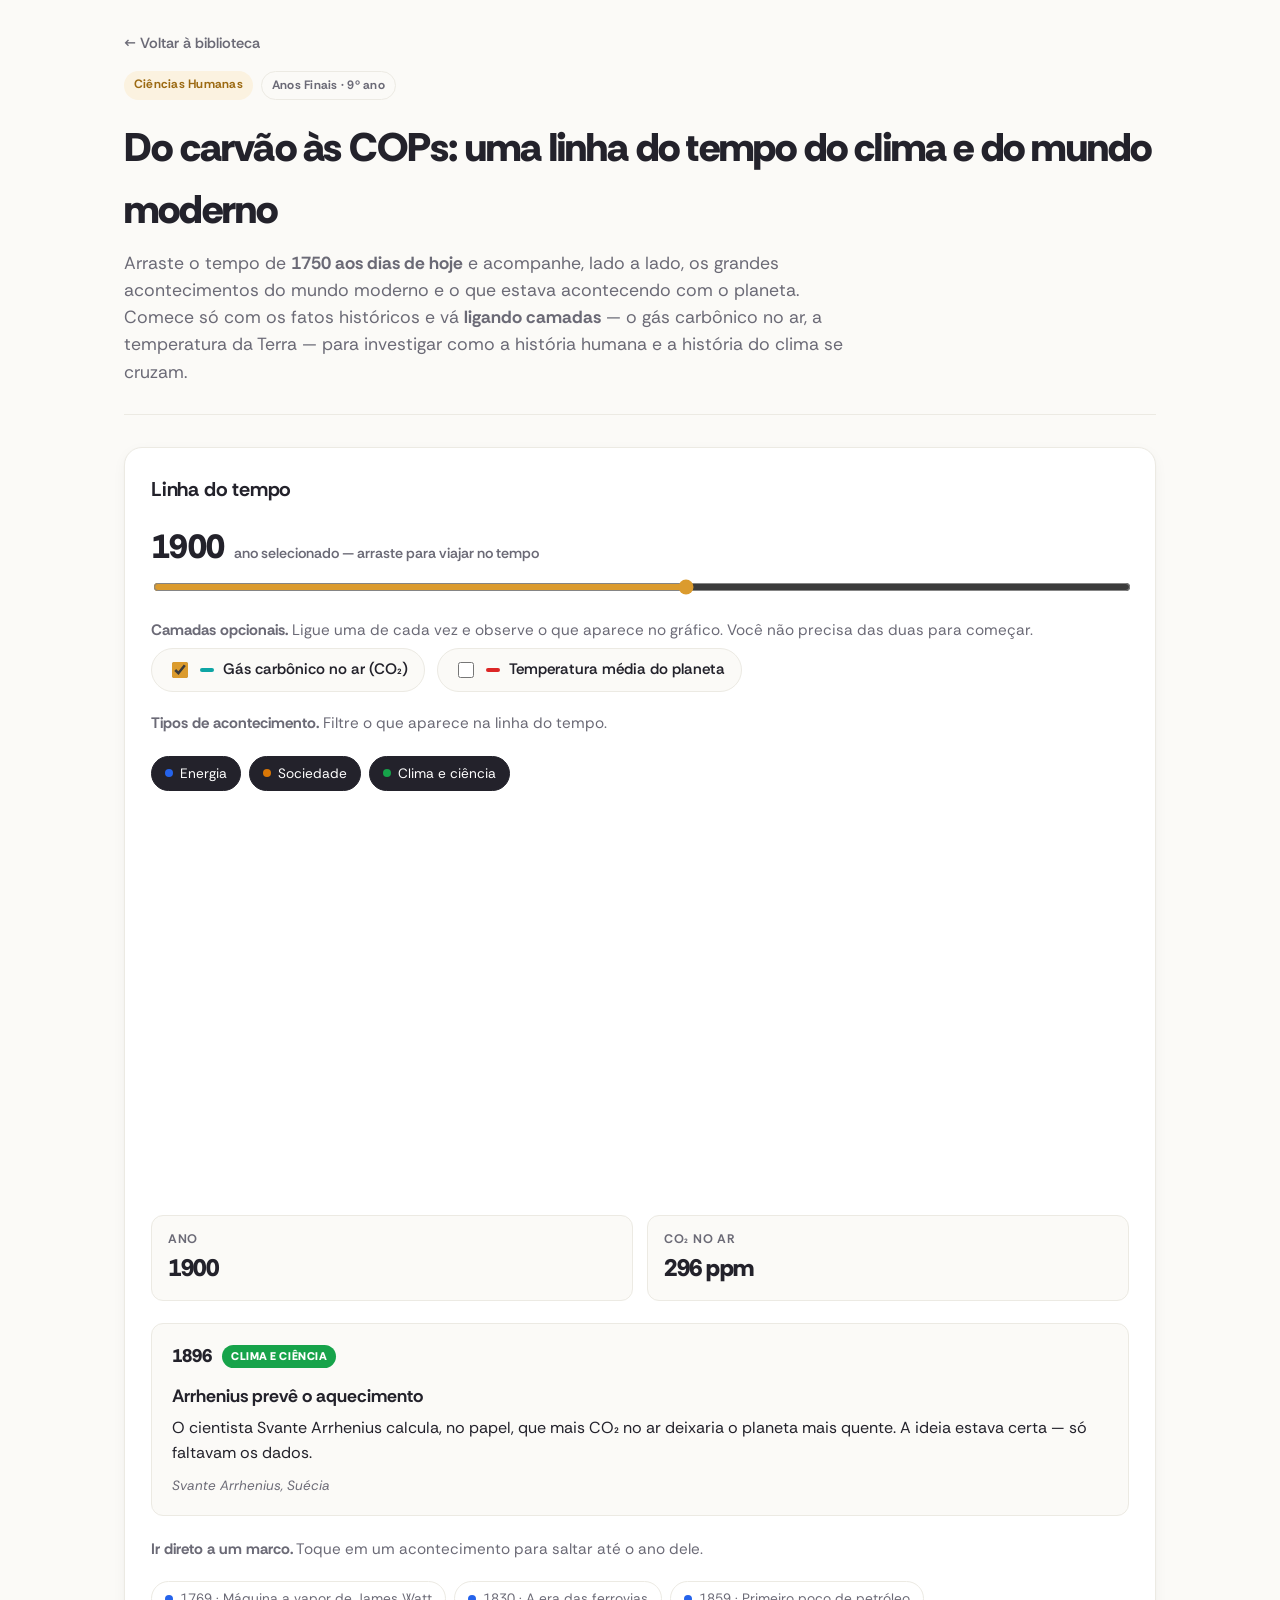
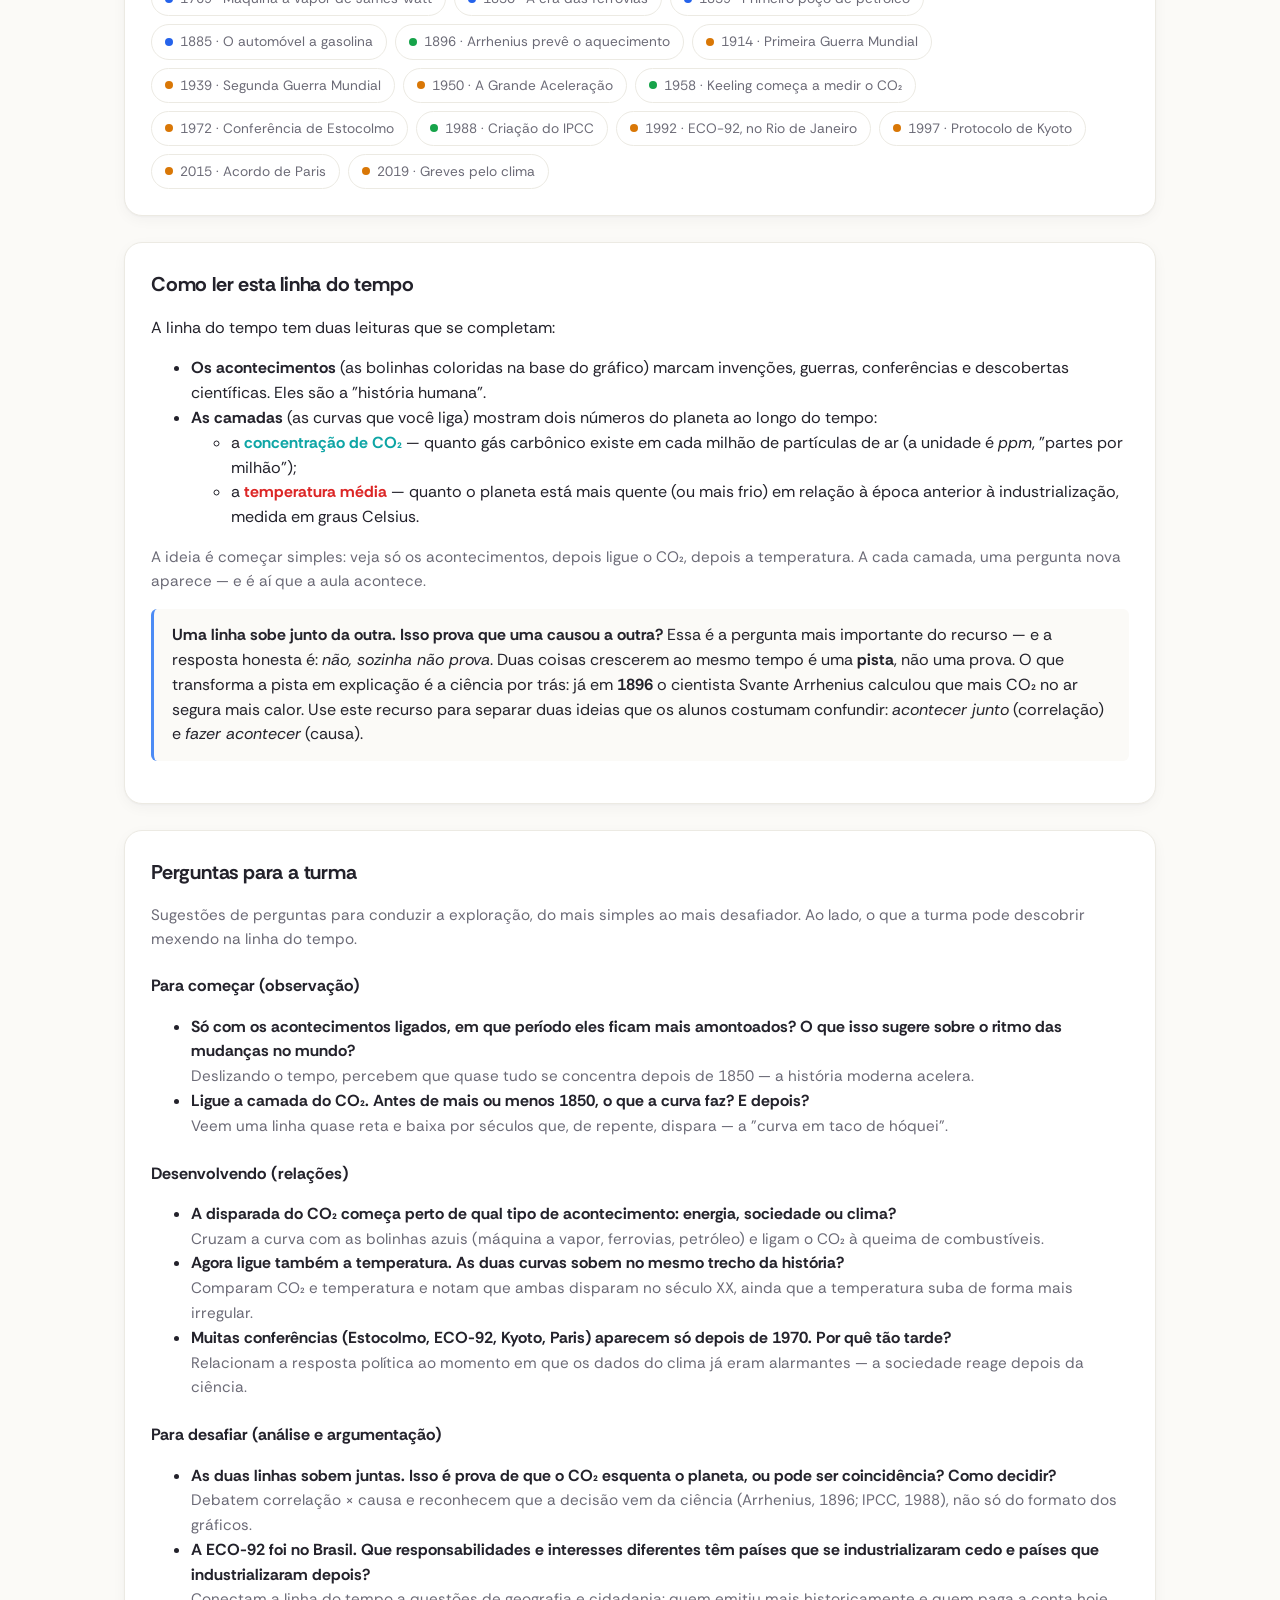
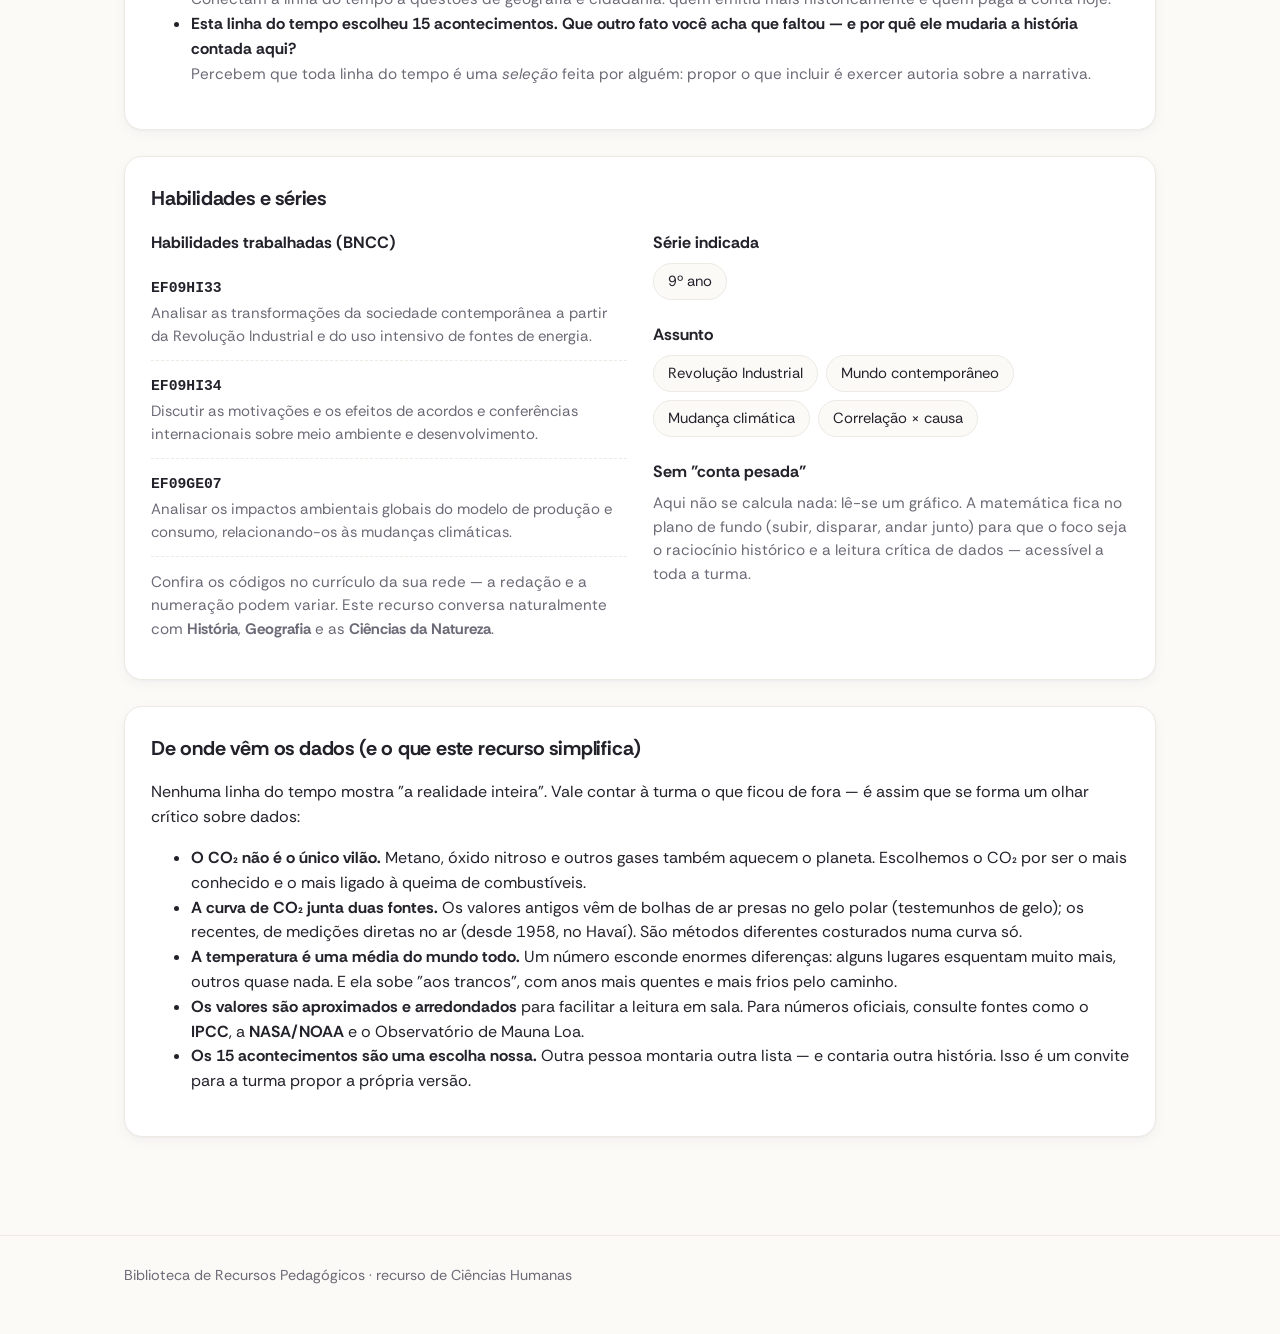
==== recursos/ciencias-humanas-linha-do-tempo-clima/index.html @ 6a806e4f "Adiciona recurso de Ciências Humanas: linha do tempo do clima (9º ano) Cria "Do carvão às COPs", uma" ====
<!DOCTYPE html>
<html lang="pt-BR">
<head>
  <meta charset="UTF-8">
  <meta name="viewport" content="width=device-width, initial-scale=1.0">
  <title>Do carvão às COPs: uma linha do tempo do clima e do mundo moderno · Ciências Humanas</title>
  <link rel="preconnect" href="https://fonts.googleapis.com">
  <link rel="preconnect" href="https://fonts.gstatic.com" crossorigin>
  <link href="https://fonts.googleapis.com/css2?family=Rethink+Sans:ital,wght@0,400..800;1,400..700&display=swap" rel="stylesheet">
  <link rel="stylesheet" href="../../assets/styles.css">
  <script src="../../assets/vendor/chart.umd.min.js"></script>
</head>
<body class="theme-ciencias-humanas">
  <div class="wrap resource">
    <a class="backlink" href="../../index.html">← Voltar à biblioteca</a>

    <header class="resource-head">
      <div class="top">
        <span class="badge area-ciencias-humanas">Ciências Humanas</span>
        <span class="badge seg">Anos Finais · 9º ano</span>
      </div>
      <h1>Do carvão às COPs: uma linha do tempo do clima e do mundo moderno</h1>
      <p class="lead">Arraste o tempo de <strong>1750 aos dias de hoje</strong> e acompanhe, lado a lado, os grandes acontecimentos do mundo moderno e o que estava acontecendo com o planeta. Comece só com os fatos históricos e vá <strong>ligando camadas</strong> — o gás carbônico no ar, a temperatura da Terra — para investigar como a história humana e a história do clima se cruzam.</p>
    </header>

    <!-- ================= LINHA DO TEMPO ================= -->
    <section class="panel">
      <h2>Linha do tempo</h2>

      <div class="year-display">
        <span class="yr" id="year-label">1900</span>
        <span class="cap">ano selecionado — arraste para viajar no tempo</span>
      </div>
      <input type="range" id="year" min="1750" max="2025" step="1" value="1900" aria-label="Ano selecionado" style="width:100%; accent-color: var(--ciencias-humanas)">

      <p class="muted" style="margin:16px 0 6px"><strong>Camadas opcionais.</strong> Ligue uma de cada vez e observe o que aparece no gráfico. Você não precisa das duas para começar.</p>
      <div class="layers">
        <label class="layer">
          <input type="checkbox" id="layer-co2" checked>
          <span class="swatch" style="background:#0EA5A5"></span>
          Gás carbônico no ar (CO₂)
        </label>
        <label class="layer">
          <input type="checkbox" id="layer-temp">
          <span class="swatch" style="background:#DC2626"></span>
          Temperatura média do planeta
        </label>
      </div>

      <p class="muted" style="margin:14px 0 6px"><strong>Tipos de acontecimento.</strong> Filtre o que aparece na linha do tempo.</p>
      <div class="event-strip" id="type-filter" role="group" aria-label="Filtrar tipos de acontecimento">
        <button class="event-btn" data-tipo="energia" aria-pressed="true"><span class="dot" style="background:#2563EB"></span>Energia</button>
        <button class="event-btn" data-tipo="sociedade" aria-pressed="true"><span class="dot" style="background:#D97706"></span>Sociedade</button>
        <button class="event-btn" data-tipo="clima" aria-pressed="true"><span class="dot" style="background:#16A34A"></span>Clima e ciência</button>
      </div>

      <div class="chart-box"><canvas id="chart"></canvas></div>

      <div class="readouts" id="readouts"></div>

      <!-- Acontecimento mais próximo do ano escolhido -->
      <div class="event-card" id="event-card"></div>

      <p class="muted" style="margin:22px 0 6px"><strong>Ir direto a um marco.</strong> Toque em um acontecimento para saltar até o ano dele.</p>
      <div class="event-strip" id="event-jump"></div>
    </section>

    <!-- ================= COMO LER ESTA LINHA DO TEMPO ================= -->
    <section class="panel">
      <h2>Como ler esta linha do tempo</h2>
      <p>A linha do tempo tem duas leituras que se completam:</p>
      <ul>
        <li><strong>Os acontecimentos</strong> (as bolinhas coloridas na base do gráfico) marcam invenções, guerras, conferências e descobertas científicas. Eles são a "história humana".</li>
        <li><strong>As camadas</strong> (as curvas que você liga) mostram dois números do planeta ao longo do tempo:
          <ul>
            <li>a <strong style="color:#0EA5A5">concentração de CO₂</strong> — quanto gás carbônico existe em cada milhão de partículas de ar (a unidade é <em>ppm</em>, "partes por milhão");</li>
            <li>a <strong style="color:#DC2626">temperatura média</strong> — quanto o planeta está mais quente (ou mais frio) em relação à época anterior à industrialização, medida em graus Celsius.</li>
          </ul>
        </li>
      </ul>
      <p class="muted">A ideia é começar simples: veja só os acontecimentos, depois ligue o CO₂, depois a temperatura. A cada camada, uma pergunta nova aparece — e é aí que a aula acontece.</p>

      <div class="note">
        <strong>Uma linha sobe junto da outra. Isso prova que uma causou a outra?</strong> Essa é a pergunta mais importante do recurso — e a resposta honesta é: <em>não, sozinha não prova</em>. Duas coisas crescerem ao mesmo tempo é uma <strong>pista</strong>, não uma prova. O que transforma a pista em explicação é a ciência por trás: já em <strong>1896</strong> o cientista Svante Arrhenius calculou que mais CO₂ no ar segura mais calor. Use este recurso para separar duas ideias que os alunos costumam confundir: <em>acontecer junto</em> (correlação) e <em>fazer acontecer</em> (causa).
      </div>
    </section>

    <!-- ================= PERGUNTAS PARA A TURMA ================= -->
    <section class="panel">
      <h2>Perguntas para a turma</h2>
      <p class="muted">Sugestões de perguntas para conduzir a exploração, do mais simples ao mais desafiador. Ao lado, o que a turma pode descobrir mexendo na linha do tempo.</p>

      <h3>Para começar (observação)</h3>
      <ul>
        <li><strong>Só com os acontecimentos ligados, em que período eles ficam mais amontoados? O que isso sugere sobre o ritmo das mudanças no mundo?</strong><br>
          <span class="muted">Deslizando o tempo, percebem que quase tudo se concentra depois de 1850 — a história moderna acelera.</span></li>
        <li><strong>Ligue a camada do CO₂. Antes de mais ou menos 1850, o que a curva faz? E depois?</strong><br>
          <span class="muted">Veem uma linha quase reta e baixa por séculos que, de repente, dispara — a "curva em taco de hóquei".</span></li>
      </ul>

      <h3>Desenvolvendo (relações)</h3>
      <ul>
        <li><strong>A disparada do CO₂ começa perto de qual tipo de acontecimento: energia, sociedade ou clima?</strong><br>
          <span class="muted">Cruzam a curva com as bolinhas azuis (máquina a vapor, ferrovias, petróleo) e ligam o CO₂ à queima de combustíveis.</span></li>
        <li><strong>Agora ligue também a temperatura. As duas curvas sobem no mesmo trecho da história?</strong><br>
          <span class="muted">Comparam CO₂ e temperatura e notam que ambas disparam no século XX, ainda que a temperatura suba de forma mais irregular.</span></li>
        <li><strong>Muitas conferências (Estocolmo, ECO-92, Kyoto, Paris) aparecem só depois de 1970. Por quê tão tarde?</strong><br>
          <span class="muted">Relacionam a resposta política ao momento em que os dados do clima já eram alarmantes — a sociedade reage depois da ciência.</span></li>
      </ul>

      <h3>Para desafiar (análise e argumentação)</h3>
      <ul>
        <li><strong>As duas linhas sobem juntas. Isso é prova de que o CO₂ esquenta o planeta, ou pode ser coincidência? Como decidir?</strong><br>
          <span class="muted">Debatem correlação × causa e reconhecem que a decisão vem da ciência (Arrhenius, 1896; IPCC, 1988), não só do formato dos gráficos.</span></li>
        <li><strong>A ECO-92 foi no Brasil. Que responsabilidades e interesses diferentes têm países que se industrializaram cedo e países que industrializaram depois?</strong><br>
          <span class="muted">Conectam a linha do tempo a questões de geografia e cidadania: quem emitiu mais historicamente e quem paga a conta hoje.</span></li>
        <li><strong>Esta linha do tempo escolheu 15 acontecimentos. Que outro fato você acha que faltou — e por quê ele mudaria a história contada aqui?</strong><br>
          <span class="muted">Percebem que toda linha do tempo é uma <em>seleção</em> feita por alguém: propor o que incluir é exercer autoria sobre a narrativa.</span></li>
      </ul>
    </section>

    <!-- ================= METADADOS ================= -->
    <section class="panel">
      <h2>Habilidades e séries</h2>
      <div class="meta-grid">
        <div>
          <h3 style="margin-top:0">Habilidades trabalhadas (BNCC)</h3>
          <div class="skill"><code>EF09HI33</code><span class="desc">Analisar as transformações da sociedade contemporânea a partir da Revolução Industrial e do uso intensivo de fontes de energia.</span></div>
          <div class="skill"><code>EF09HI34</code><span class="desc">Discutir as motivações e os efeitos de acordos e conferências internacionais sobre meio ambiente e desenvolvimento.</span></div>
          <div class="skill"><code>EF09GE07</code><span class="desc">Analisar os impactos ambientais globais do modelo de produção e consumo, relacionando-os às mudanças climáticas.</span></div>
          <p class="muted" style="margin-top:14px">Confira os códigos no currículo da sua rede — a redação e a numeração podem variar. Este recurso conversa naturalmente com <strong>História</strong>, <strong>Geografia</strong> e as <strong>Ciências da Natureza</strong>.</p>
        </div>
        <div>
          <h3 style="margin-top:0">Série indicada</h3>
          <div class="pill-list">
            <span class="pill">9º ano</span>
          </div>
          <h3>Assunto</h3>
          <div class="pill-list">
            <span class="pill">Revolução Industrial</span>
            <span class="pill">Mundo contemporâneo</span>
            <span class="pill">Mudança climática</span>
            <span class="pill">Correlação × causa</span>
          </div>
          <h3>Sem "conta pesada"</h3>
          <p class="muted">Aqui não se calcula nada: lê-se um gráfico. A matemática fica no plano de fundo (subir, disparar, andar junto) para que o foco seja o raciocínio histórico e a leitura crítica de dados — acessível a toda a turma.</p>
        </div>
      </div>
    </section>

    <!-- ================= O QUE O MODELO IGNORA ================= -->
    <section class="panel">
      <h2>De onde vêm os dados (e o que este recurso simplifica)</h2>
      <p>Nenhuma linha do tempo mostra "a realidade inteira". Vale contar à turma o que ficou de fora — é assim que se forma um olhar crítico sobre dados:</p>
      <ul>
        <li><strong>O CO₂ não é o único vilão.</strong> Metano, óxido nitroso e outros gases também aquecem o planeta. Escolhemos o CO₂ por ser o mais conhecido e o mais ligado à queima de combustíveis.</li>
        <li><strong>A curva de CO₂ junta duas fontes.</strong> Os valores antigos vêm de bolhas de ar presas no gelo polar (testemunhos de gelo); os recentes, de medições diretas no ar (desde 1958, no Havaí). São métodos diferentes costurados numa curva só.</li>
        <li><strong>A temperatura é uma média do mundo todo.</strong> Um número esconde enormes diferenças: alguns lugares esquentam muito mais, outros quase nada. E ela sobe "aos trancos", com anos mais quentes e mais frios pelo caminho.</li>
        <li><strong>Os valores são aproximados e arredondados</strong> para facilitar a leitura em sala. Para números oficiais, consulte fontes como o <strong>IPCC</strong>, a <strong>NASA/NOAA</strong> e o Observatório de Mauna Loa.</li>
        <li><strong>Os 15 acontecimentos são uma escolha nossa.</strong> Outra pessoa montaria outra lista — e contaria outra história. Isso é um convite para a turma propor a própria versão.</li>
      </ul>
    </section>
  </div>

  <footer class="site-footer"><div class="wrap">Biblioteca de Recursos Pedagógicos · recurso de Ciências Humanas</div></footer>

  <script>
  (function () {
    var $ = function (id) { return document.getElementById(id); };

    // ---------------------------------------------------------------------
    // DADOS CURADOS (aproximados e arredondados para leitura em sala).
    // CO2 em ppm: testemunhos de gelo (até ~1958) + Mauna Loa (a partir de 1958).
    // Temperatura: anomalia em °C sobre a média pré-industrial (1850-1900).
    // Acontecimentos: seleção editorial de 15 marcos entre 1750 e 2025.
    // ---------------------------------------------------------------------
    var CO2 = [
      { x: 1750, y: 278 }, { x: 1800, y: 283 }, { x: 1850, y: 285 },
      { x: 1875, y: 289 }, { x: 1900, y: 296 }, { x: 1925, y: 305 },
      { x: 1950, y: 311 }, { x: 1960, y: 317 }, { x: 1970, y: 325 },
      { x: 1980, y: 339 }, { x: 1990, y: 354 }, { x: 2000, y: 369 },
      { x: 2010, y: 389 }, { x: 2020, y: 414 }, { x: 2025, y: 424 }
    ];
    var TEMP = [
      { x: 1850, y: -0.08 }, { x: 1880, y: -0.16 }, { x: 1900, y: -0.15 },
      { x: 1920, y: -0.20 }, { x: 1940, y: 0.10 }, { x: 1950, y: 0.00 },
      { x: 1960, y: 0.03 }, { x: 1970, y: 0.02 }, { x: 1980, y: 0.26 },
      { x: 1990, y: 0.42 }, { x: 2000, y: 0.60 }, { x: 2010, y: 0.85 },
      { x: 2016, y: 1.20 }, { x: 2020, y: 1.25 }, { x: 2025, y: 1.45 }
    ];

    var TIPOS = {
      energia:   { cor: "#2563EB", rotulo: "Energia",         classe: "tipo-energia" },
      sociedade: { cor: "#D97706", rotulo: "Sociedade",       classe: "tipo-sociedade" },
      clima:     { cor: "#16A34A", rotulo: "Clima e ciência", classe: "tipo-clima" }
    };

    var EVENTOS = [
      { ano: 1769, tipo: "energia",   titulo: "Máquina a vapor de James Watt",
        texto: "A versão aperfeiçoada da máquina a vapor torna a queima de carvão a força motriz das fábricas. É o pontapé da Revolução Industrial.",
        fonte: "Marco da Revolução Industrial" },
      { ano: 1830, tipo: "energia",   titulo: "A era das ferrovias",
        texto: "Trens a vapor espalham o carvão por toda a economia: transporte, indústria e cidades passam a depender de combustível fóssil.",
        fonte: "Expansão ferroviária no Reino Unido" },
      { ano: 1859, tipo: "energia",   titulo: "Primeiro poço de petróleo",
        texto: "Edwin Drake perfura o primeiro poço comercial, nos EUA. Começa a era do petróleo, que se somaria ao carvão.",
        fonte: "Titusville, Pensilvânia (EUA)" },
      { ano: 1885, tipo: "energia",   titulo: "O automóvel a gasolina",
        texto: "Karl Benz constrói o primeiro carro movido a gasolina. Décadas depois, os transportes se tornariam uma das maiores fontes de emissões.",
        fonte: "Patente de Karl Benz, Alemanha" },
      { ano: 1896, tipo: "clima",     titulo: "Arrhenius prevê o aquecimento",
        texto: "O cientista Svante Arrhenius calcula, no papel, que mais CO₂ no ar deixaria o planeta mais quente. A ideia estava certa — só faltavam os dados.",
        fonte: "Svante Arrhenius, Suécia" },
      { ano: 1914, tipo: "sociedade", titulo: "Primeira Guerra Mundial",
        texto: "A indústria bélica acelera a produção e o consumo de energia em escala nunca vista.",
        fonte: "1914–1918" },
      { ano: 1939, tipo: "sociedade", titulo: "Segunda Guerra Mundial",
        texto: "Nova escalada industrial e tecnológica. No pós-guerra, a economia mundial cresce em ritmo explosivo.",
        fonte: "1939–1945" },
      { ano: 1950, tipo: "sociedade", titulo: "A Grande Aceleração",
        texto: "População, consumo, energia e emissões disparam juntos a partir de meados do século XX. É quando quase todas as curvas sobem de vez.",
        fonte: "Termo usado por cientistas do Sistema Terra" },
      { ano: 1958, tipo: "clima",     titulo: "Keeling começa a medir o CO₂",
        texto: "Charles Keeling instala medidores no vulcão Mauna Loa (Havaí). Pela primeira vez, o mundo passa a acompanhar o CO₂ em tempo real.",
        fonte: "Observatório de Mauna Loa" },
      { ano: 1972, tipo: "sociedade", titulo: "Conferência de Estocolmo",
        texto: "A primeira grande conferência da ONU sobre o meio ambiente coloca o tema na agenda dos governos.",
        fonte: "ONU, Estocolmo" },
      { ano: 1988, tipo: "clima",     titulo: "Criação do IPCC",
        texto: "A ONU cria o Painel Intergovernamental sobre Mudança do Clima para reunir e revisar a ciência do aquecimento global.",
        fonte: "IPCC / ONU" },
      { ano: 1992, tipo: "sociedade", titulo: "ECO-92, no Rio de Janeiro",
        texto: "A Cúpula da Terra reúne o mundo no Brasil e cria a convenção do clima que daria origem às futuras COPs.",
        fonte: "ONU, Rio de Janeiro" },
      { ano: 1997, tipo: "sociedade", titulo: "Protocolo de Kyoto",
        texto: "Primeiro acordo com metas de redução de emissões para os países mais ricos.",
        fonte: "COP3, Kyoto (Japão)" },
      { ano: 2015, tipo: "sociedade", titulo: "Acordo de Paris",
        texto: "Quase todos os países se comprometem a limitar o aquecimento bem abaixo de 2 °C, buscando 1,5 °C.",
        fonte: "COP21, Paris" },
      { ano: 2019, tipo: "sociedade", titulo: "Greves pelo clima",
        texto: "Milhões de jovens vão às ruas em greves globais cobrando ação climática dos governos.",
        fonte: "Movimento Fridays for Future" }
    ];

    var YEAR_MIN = 1750, YEAR_MAX = 2025;

    // Estado da interface
    var year = 1900;
    var tiposAtivos = { energia: true, sociedade: true, clima: true };

    // Interpola linearmente um valor y para um dado ano numa série {x,y}.
    // Retorna null se o ano estiver fora do alcance dos dados daquela série.
    function interp(serie, ano) {
      if (ano < serie[0].x || ano > serie[serie.length - 1].x) return null;
      for (var i = 0; i < serie.length - 1; i++) {
        var a = serie[i], b = serie[i + 1];
        if (ano >= a.x && ano <= b.x) {
          var t = (ano - a.x) / (b.x - a.x);
          return a.y + t * (b.y - a.y);
        }
      }
      return serie[serie.length - 1].y;
    }

    function eventosVisiveis() {
      return EVENTOS.filter(function (e) { return tiposAtivos[e.tipo]; });
    }

    // O acontecimento "atual": o mais recente (dentre os visíveis) com ano <= ano escolhido.
    function eventoAtual() {
      var vis = eventosVisiveis(), achou = null;
      for (var i = 0; i < vis.length; i++) {
        if (vis[i].ano <= year) achou = vis[i];
      }
      return achou;
    }

    // ---------------------------------------------------------------------
    // Plugin: linha-guia vertical no ano escolhido + bolinhas dos eventos
    // na base do gráfico (só dos tipos ativos), destacando o evento atual.
    // ---------------------------------------------------------------------
    var timelineDeco = {
      id: "timelineDeco",
      afterDatasetsDraw: function (chart) {
        var x = chart.scales.x, area = chart.chartArea, ctx = chart.ctx;
        if (!x || !area) return;

        // Linha-guia vertical no ano selecionado
        var gx = x.getPixelForValue(year);
        if (gx >= area.left && gx <= area.right) {
          ctx.save();
          ctx.beginPath();
          ctx.setLineDash([5, 5]);
          ctx.moveTo(gx, area.top); ctx.lineTo(gx, area.bottom);
          ctx.strokeStyle = "rgba(35,34,43,.30)";
          ctx.lineWidth = 1.5;
          ctx.stroke();
          ctx.restore();
        }

        // Bolinhas dos eventos, na base do gráfico
        var atual = eventoAtual();
        var by = area.bottom - 7;
        eventosVisiveis().forEach(function (e) {
          var px = x.getPixelForValue(e.ano);
          if (px < area.left || px > area.right) return;
          var ativo = atual && e.ano === atual.ano;
          ctx.save();
          ctx.beginPath();
          ctx.arc(px, by, ativo ? 7 : 4.5, 0, Math.PI * 2);
          ctx.fillStyle = TIPOS[e.tipo].cor;
          ctx.globalAlpha = ativo ? 1 : 0.85;
          ctx.fill();
          if (ativo) {
            ctx.lineWidth = 2.5;
            ctx.strokeStyle = "#fff";
            ctx.stroke();
          }
          ctx.restore();
        });
      }
    };

    var chart = new Chart($("chart"), {
      type: "line",
      data: {
        datasets: [
          {
            label: "CO₂ no ar (ppm)",
            data: CO2, yAxisID: "y",
            borderColor: "#0EA5A5", backgroundColor: "rgba(14,165,165,.10)",
            borderWidth: 3, pointRadius: 0, tension: 0.25, fill: true, hidden: false
          },
          {
            label: "Temperatura média (°C acima do pré-industrial)",
            data: TEMP, yAxisID: "y1",
            borderColor: "#DC2626", backgroundColor: "rgba(220,38,38,.08)",
            borderWidth: 3, pointRadius: 0, tension: 0.25, fill: false, hidden: true
          }
        ]
      },
      options: {
        responsive: true, maintainAspectRatio: false,
        interaction: { mode: "index", intersect: false },
        scales: {
          x: {
            type: "linear", min: YEAR_MIN, max: YEAR_MAX,
            title: { display: true, text: "Ano" },
            ticks: { maxTicksLimit: 8, callback: function (v) { return v; } }
          },
          y: {
            position: "left", display: true,
            title: { display: true, text: "CO₂ (ppm)", color: "#0B7C7C" },
            ticks: { color: "#0B7C7C" },
            grid: { color: "rgba(35,34,43,.06)" }
          },
          y1: {
            position: "right", display: false,
            title: { display: true, text: "Temperatura (°C)", color: "#DC2626" },
            ticks: { color: "#DC2626", callback: function (v) { return (v > 0 ? "+" : "") + v; } },
            grid: { drawOnChartArea: false }
          }
        },
        plugins: {
          legend: {
            position: "top",
            labels: { font: { family: "Rethink Sans" }, usePointStyle: true }
          },
          tooltip: {
            callbacks: {
              title: function (items) { return "Ano " + Math.round(items[0].parsed.x); },
              label: function (ctx) {
                if (ctx.dataset.yAxisID === "y1") return "Temperatura: " + (ctx.parsed.y > 0 ? "+" : "") + ctx.parsed.y.toFixed(2) + " °C";
                return "CO₂: " + Math.round(ctx.parsed.y) + " ppm";
              }
            }
          }
        }
      },
      plugins: [timelineDeco]
    });

    function co2On()  { return $("layer-co2").checked; }
    function tempOn() { return $("layer-temp").checked; }

    function readout(k, v) {
      return '<div class="readout"><div class="k">' + k + '</div><div class="v">' + v + "</div></div>";
    }

    function renderReadouts() {
      var html = readout("Ano", String(year));

      if (co2On()) {
        var c = interp(CO2, year);
        html += readout("CO₂ no ar", c == null ? "—" : Math.round(c) + " ppm");
      }
      if (tempOn()) {
        var t = interp(TEMP, year);
        html += readout("Temperatura média",
          t == null ? "sem dado antes de 1850" : (t > 0 ? "+" : "") + t.toFixed(2) + " °C");
      }
      $("readouts").innerHTML = html;
    }

    function renderEventCard() {
      var e = eventoAtual(), box = $("event-card");
      if (!e) {
        box.innerHTML = '<p class="muted" style="margin:0">Nenhum acontecimento (dos tipos escolhidos) até ' + year +
          '. Arraste o tempo para a frente ou ligue mais tipos acima.</p>';
        return;
      }
      var t = TIPOS[e.tipo];
      box.innerHTML =
        '<div class="head">' +
          '<span class="yr">' + e.ano + '</span>' +
          '<span class="tipo-tag ' + t.classe + '">' + t.rotulo + '</span>' +
        '</div>' +
        '<h3>' + e.titulo + '</h3>' +
        '<p>' + e.texto + '</p>' +
        '<p class="src">' + e.fonte + '</p>';
    }

    // Botões de salto: um por evento visível, em ordem cronológica.
    function renderJump() {
      var vis = eventosVisiveis();
      $("event-jump").innerHTML = vis.map(function (e) {
        return '<button class="event-btn" data-ano="' + e.ano + '">' +
          '<span class="dot" style="background:' + TIPOS[e.tipo].cor + '"></span>' +
          e.ano + " · " + e.titulo + "</button>";
      }).join("");
      Array.prototype.forEach.call($("event-jump").querySelectorAll("button"), function (btn) {
        btn.addEventListener("click", function () {
          setYear(+btn.getAttribute("data-ano"));
        });
      });
    }

    function refreshChartLayers() {
      chart.data.datasets[0].hidden = !co2On();
      chart.data.datasets[1].hidden = !tempOn();
      chart.options.scales.y.display = co2On();
      chart.options.scales.y1.display = tempOn();
      chart.update();
    }

    function render() {
      $("year-label").textContent = year;
      if (document.activeElement !== $("year")) $("year").value = year;
      renderReadouts();
      renderEventCard();
      chart.update();
    }

    function setYear(y) {
      year = Math.max(YEAR_MIN, Math.min(YEAR_MAX, Math.round(y)));
      render();
    }

    // Eventos de interface
    $("year").addEventListener("input", function () { setYear(+$("year").value); });

    ["layer-co2", "layer-temp"].forEach(function (id) {
      $(id).addEventListener("change", function () { refreshChartLayers(); renderReadouts(); });
    });

    Array.prototype.forEach.call($("type-filter").querySelectorAll("button"), function (btn) {
      btn.addEventListener("click", function () {
        var tipo = btn.getAttribute("data-tipo");
        tiposAtivos[tipo] = !tiposAtivos[tipo];
        btn.setAttribute("aria-pressed", String(tiposAtivos[tipo]));
        renderJump();
        renderEventCard();
        chart.update();
      });
    });

    // Estado inicial
    refreshChartLayers();
    renderJump();
    render();
  })();
  </script>
</body>
</html>
---- assets/styles.css ----
/* =========================================================================
   Biblioteca de Recursos Pedagógicos — design system compartilhado
   Cores claras, visual convidativo e minimalista. Fonte: Rethink Sans.
   Um único arquivo serve à página inicial e às páginas de recurso.
   ========================================================================= */

:root {
  /* Base */
  --bg: #FBFAF7;
  --surface: #FFFFFF;
  --ink: #23222B;
  --ink-soft: #6B6A76;
  --line: #ECEAE3;
  --radius: 18px;
  --radius-sm: 12px;
  --shadow: 0 1px 2px rgba(35, 34, 43, .04), 0 8px 24px rgba(35, 34, 43, .06);
  --shadow-soft: 0 1px 2px rgba(35, 34, 43, .03), 0 4px 14px rgba(35, 34, 43, .04);

  /* Acentos por área do conhecimento (tons claros) */
  --matematica: #4C8BF5;        --matematica-soft: #EAF1FE;
  --linguagens: #E8688B;        --linguagens-soft: #FDECF1;
  --ciencias-natureza: #37A877; --ciencias-natureza-soft: #E7F6EF;
  --ciencias-humanas: #DB9B2E;  --ciencias-humanas-soft: #FBF2E0;
}

* { box-sizing: border-box; }

html { scroll-behavior: smooth; }

body {
  margin: 0;
  font-family: "Rethink Sans", system-ui, -apple-system, "Segoe UI", sans-serif;
  background: var(--bg);
  color: var(--ink);
  line-height: 1.55;
  -webkit-font-smoothing: antialiased;
}

.wrap { max-width: 1080px; margin: 0 auto; padding: 0 24px; }

a { color: inherit; }

/* ---------- Cabeçalho ---------- */
.site-header { padding: 56px 0 32px; }
.site-header .kicker {
  text-transform: uppercase; letter-spacing: .12em; font-size: .78rem;
  font-weight: 700; color: var(--ink-soft); margin: 0 0 10px;
}
.site-header h1 { font-size: clamp(2rem, 4vw, 2.9rem); font-weight: 800; margin: 0 0 12px; letter-spacing: -.02em; }
.site-header p { max-width: 62ch; font-size: 1.08rem; color: var(--ink-soft); margin: 0; }

/* ---------- Barra de filtros ---------- */
.filters {
  background: var(--surface); border: 1px solid var(--line);
  border-radius: var(--radius); box-shadow: var(--shadow-soft);
  padding: 22px 24px; margin: 8px 0 28px;
}
.filters .search {
  width: 100%; padding: 13px 16px; font: inherit; color: var(--ink);
  background: var(--bg); border: 1px solid var(--line); border-radius: var(--radius-sm);
  margin-bottom: 18px;
}
.filters .search:focus { outline: 2px solid var(--matematica); outline-offset: 1px; }

.filter-group { margin-bottom: 14px; }
.filter-group:last-child { margin-bottom: 0; }
.filter-group > .label {
  display: block; font-size: .74rem; font-weight: 700; text-transform: uppercase;
  letter-spacing: .1em; color: var(--ink-soft); margin-bottom: 8px;
}
.chips { display: flex; flex-wrap: wrap; gap: 8px; }
.chip {
  font: inherit; font-size: .9rem; cursor: pointer;
  padding: 7px 14px; border-radius: 999px;
  border: 1px solid var(--line); background: var(--surface); color: var(--ink-soft);
  transition: all .15s ease;
}
.chip:hover { border-color: #d9d7cf; color: var(--ink); }
.chip[aria-pressed="true"] { background: var(--ink); border-color: var(--ink); color: #fff; }

.filters-footer {
  display: flex; align-items: center; justify-content: space-between;
  margin-top: 18px; padding-top: 16px; border-top: 1px dashed var(--line);
}
.count { font-size: .92rem; color: var(--ink-soft); }
.clear {
  font: inherit; font-size: .9rem; background: none; border: none; cursor: pointer;
  color: var(--matematica); font-weight: 600; padding: 4px 6px;
}
.clear:hover { text-decoration: underline; }

/* ---------- Grade de cards ---------- */
.grid {
  display: grid; grid-template-columns: repeat(auto-fill, minmax(300px, 1fr));
  gap: 20px; padding-bottom: 64px;
}
.card {
  display: flex; flex-direction: column; text-decoration: none;
  background: var(--surface); border: 1px solid var(--line);
  border-radius: var(--radius); box-shadow: var(--shadow-soft);
  padding: 22px; transition: transform .16s ease, box-shadow .16s ease;
}
.card:hover { transform: translateY(-3px); box-shadow: var(--shadow); }
.card .top { display: flex; align-items: center; gap: 8px; margin-bottom: 14px; flex-wrap: wrap; }
.card h3 { font-size: 1.18rem; font-weight: 700; margin: 0 0 8px; letter-spacing: -.01em; }
.card .resumo { font-size: .96rem; color: var(--ink-soft); margin: 0 0 18px; flex: 1; }
.card .meta { display: flex; flex-wrap: wrap; gap: 6px; }

/* Tags de área e segmento */
.badge {
  font-size: .76rem; font-weight: 700; letter-spacing: .02em;
  padding: 4px 10px; border-radius: 999px; white-space: nowrap;
}
.badge.seg { background: var(--bg); color: var(--ink-soft); border: 1px solid var(--line); }
.tag {
  font-size: .78rem; padding: 3px 9px; border-radius: 7px;
  background: var(--bg); color: var(--ink-soft); border: 1px solid var(--line);
}
.card .habs { display: flex; flex-wrap: wrap; gap: 6px; margin-top: 10px; }
.hab {
  font-size: .72rem; font-weight: 700; letter-spacing: .03em;
  padding: 3px 8px; border-radius: 6px; border: 1px dashed var(--line);
  color: var(--ink-soft); font-family: ui-monospace, SFMono-Regular, Menlo, monospace;
}

/* Cores por área */
.area-matematica        { background: var(--matematica-soft);        color: #24589e; }
.area-linguagens        { background: var(--linguagens-soft);        color: #b23a5e; }
.area-ciencias-natureza { background: var(--ciencias-natureza-soft); color: #1f7a52; }
.area-ciencias-humanas  { background: var(--ciencias-humanas-soft);  color: #9c6a12; }

.empty { grid-column: 1 / -1; text-align: center; color: var(--ink-soft); padding: 48px 0; }

/* =========================================================================
   Páginas de recurso
   ========================================================================= */
.resource { padding-bottom: 72px; }
.backlink {
  display: inline-flex; align-items: center; gap: 6px; text-decoration: none;
  color: var(--ink-soft); font-weight: 600; font-size: .92rem; margin: 32px 0 8px;
}
.backlink:hover { color: var(--ink); }

.resource-head { padding: 8px 0 28px; border-bottom: 1px solid var(--line); margin-bottom: 32px; }
.resource-head .top { display: flex; gap: 8px; flex-wrap: wrap; margin-bottom: 16px; }
.resource-head h1 { font-size: clamp(1.7rem, 3.5vw, 2.5rem); font-weight: 800; margin: 0 0 10px; letter-spacing: -.02em; }
.resource-head .lead { font-size: 1.1rem; color: var(--ink-soft); max-width: 68ch; margin: 0; }

.panel {
  background: var(--surface); border: 1px solid var(--line);
  border-radius: var(--radius); box-shadow: var(--shadow-soft);
  padding: 26px; margin-bottom: 26px;
}
.panel h2 { font-size: 1.25rem; font-weight: 700; margin: 0 0 16px; letter-spacing: -.01em; }
.panel h3 { font-size: 1.02rem; font-weight: 700; margin: 22px 0 8px; }
.panel p  { color: var(--ink); margin: 0 0 12px; }
.panel .muted { color: var(--ink-soft); font-size: .95rem; }

/* Controles dos simuladores */
.controls { display: grid; grid-template-columns: repeat(auto-fit, minmax(220px, 1fr)); gap: 20px; margin-bottom: 6px; }
.control label { display: block; font-weight: 600; font-size: .92rem; margin-bottom: 8px; }
.control label .val { float: right; color: var(--ink-soft); font-variant-numeric: tabular-nums; }
.control input[type="range"] { width: 100%; accent-color: var(--matematica); }
.control select, .control input[type="number"] {
  width: 100%; padding: 9px 12px; font: inherit; border: 1px solid var(--line);
  border-radius: var(--radius-sm); background: var(--bg); color: var(--ink);
}
/* Par slider + campo numérico (deve vir DEPOIS da regra geral acima para
   sobrescrever a largura de 100% do campo numérico) */
.input-pair { display: flex; align-items: center; gap: 12px; }
.input-pair input[type="range"] { flex: 1 1 auto; min-width: 0; width: auto; }
.input-pair input[type="number"] { flex: 0 0 88px; width: 88px; }
.seg-toggle { display: inline-flex; background: var(--bg); border: 1px solid var(--line); border-radius: 999px; padding: 4px; gap: 4px; }
.seg-toggle button {
  font: inherit; font-size: .9rem; border: none; background: none; cursor: pointer;
  padding: 7px 16px; border-radius: 999px; color: var(--ink-soft); font-weight: 600;
}
.seg-toggle button[aria-pressed="true"] { background: var(--surface); color: var(--ink); box-shadow: var(--shadow-soft); }

.chart-box { position: relative; height: 380px; margin-top: 22px; }

.readouts { display: grid; grid-template-columns: repeat(auto-fit, minmax(150px, 1fr)); gap: 14px; margin-top: 22px; }
.readout { background: var(--bg); border: 1px solid var(--line); border-radius: var(--radius-sm); padding: 14px 16px; }
.readout .k { font-size: .78rem; text-transform: uppercase; letter-spacing: .06em; color: var(--ink-soft); font-weight: 700; }
.readout .v { font-size: 1.5rem; font-weight: 800; letter-spacing: -.02em; font-variant-numeric: tabular-nums; }

.btn {
  font: inherit; font-weight: 600; cursor: pointer; border: 1px solid var(--line);
  background: var(--surface); color: var(--ink); padding: 10px 18px; border-radius: var(--radius-sm);
}
.btn:hover { border-color: #d9d7cf; }
.btn.primary { background: var(--ink); color: #fff; border-color: var(--ink); }

/* Metadados: habilidades e séries */
.meta-grid { display: grid; grid-template-columns: 1fr 1fr; gap: 26px; }
@media (max-width: 640px) { .meta-grid { grid-template-columns: 1fr; } }
.skill { padding: 12px 0; border-bottom: 1px dashed var(--line); }
.skill:last-child { border-bottom: none; }
.skill code { font-weight: 800; font-size: .92rem; }
.skill .desc { display: block; color: var(--ink-soft); font-size: .93rem; margin-top: 2px; }
.pill-list { display: flex; flex-wrap: wrap; gap: 8px; }
.pill { background: var(--bg); border: 1px solid var(--line); border-radius: 999px; padding: 6px 14px; font-size: .92rem; }

.note { background: var(--bg); border-left: 3px solid var(--matematica); border-radius: 6px; padding: 14px 18px; margin: 16px 0; }
.note strong { font-weight: 700; }

/* Área-tema aplicada por página (muda o acento) */
.theme-matematica        { --matematica: #4C8BF5; }
.theme-linguagens        input[type="range"] { accent-color: var(--linguagens); }
.theme-ciencias-natureza input[type="range"] { accent-color: var(--ciencias-natureza); }
.theme-ciencias-humanas  input[type="range"] { accent-color: var(--ciencias-humanas); }

/* Camadas opcionais (checkbox) e linha do tempo — usado no recurso de Ciências Humanas */
.layers { display: flex; flex-wrap: wrap; gap: 12px; margin: 4px 0 20px; }
.layer {
  display: inline-flex; align-items: center; gap: 9px; cursor: pointer;
  font-size: .95rem; font-weight: 600; color: var(--ink);
  background: var(--bg); border: 1px solid var(--line); border-radius: 999px; padding: 9px 16px;
}
.layer:hover { border-color: #d9d7cf; }
.layer input { width: 16px; height: 16px; accent-color: var(--ciencias-humanas); cursor: pointer; }
.layer .swatch { width: 14px; height: 4px; border-radius: 2px; }

.year-display { display: flex; align-items: baseline; gap: 10px; margin-bottom: 4px; }
.year-display .yr { font-size: 2.1rem; font-weight: 800; letter-spacing: -.02em; font-variant-numeric: tabular-nums; }
.year-display .cap { color: var(--ink-soft); font-size: .9rem; font-weight: 600; }

.tipo-tag {
  font-size: .7rem; font-weight: 800; text-transform: uppercase; letter-spacing: .05em;
  padding: 3px 9px; border-radius: 999px; color: #fff;
}
.tipo-energia   { background: #2563EB; }
.tipo-sociedade { background: #D97706; }
.tipo-clima     { background: #16A34A; }

.event-card { background: var(--bg); border: 1px solid var(--line); border-radius: var(--radius-sm); padding: 18px 20px; margin-top: 22px; }
.event-card .head { display: flex; align-items: center; gap: 10px; }
.event-card .yr { font-weight: 800; font-size: 1.15rem; font-variant-numeric: tabular-nums; }
.event-card h3 { margin: 12px 0 6px; font-size: 1.12rem; }
.event-card p { margin: 0; }
.event-card .src { color: var(--ink-soft); font-size: .84rem; margin-top: 10px; font-style: italic; }

.event-strip { display: flex; flex-wrap: wrap; gap: 8px; margin-top: 20px; }
.event-btn {
  font: inherit; font-size: .85rem; cursor: pointer; display: inline-flex; align-items: center; gap: 7px;
  border: 1px solid var(--line); background: var(--surface); color: var(--ink-soft);
  border-radius: 999px; padding: 6px 13px;
}
.event-btn:hover { border-color: #d9d7cf; color: var(--ink); }
.event-btn[aria-pressed="true"] { background: var(--ink); border-color: var(--ink); color: #fff; }
.event-btn .dot { width: 8px; height: 8px; border-radius: 50%; flex: 0 0 auto; }

.site-footer { border-top: 1px solid var(--line); padding: 28px 0 48px; color: var(--ink-soft); font-size: .9rem; }
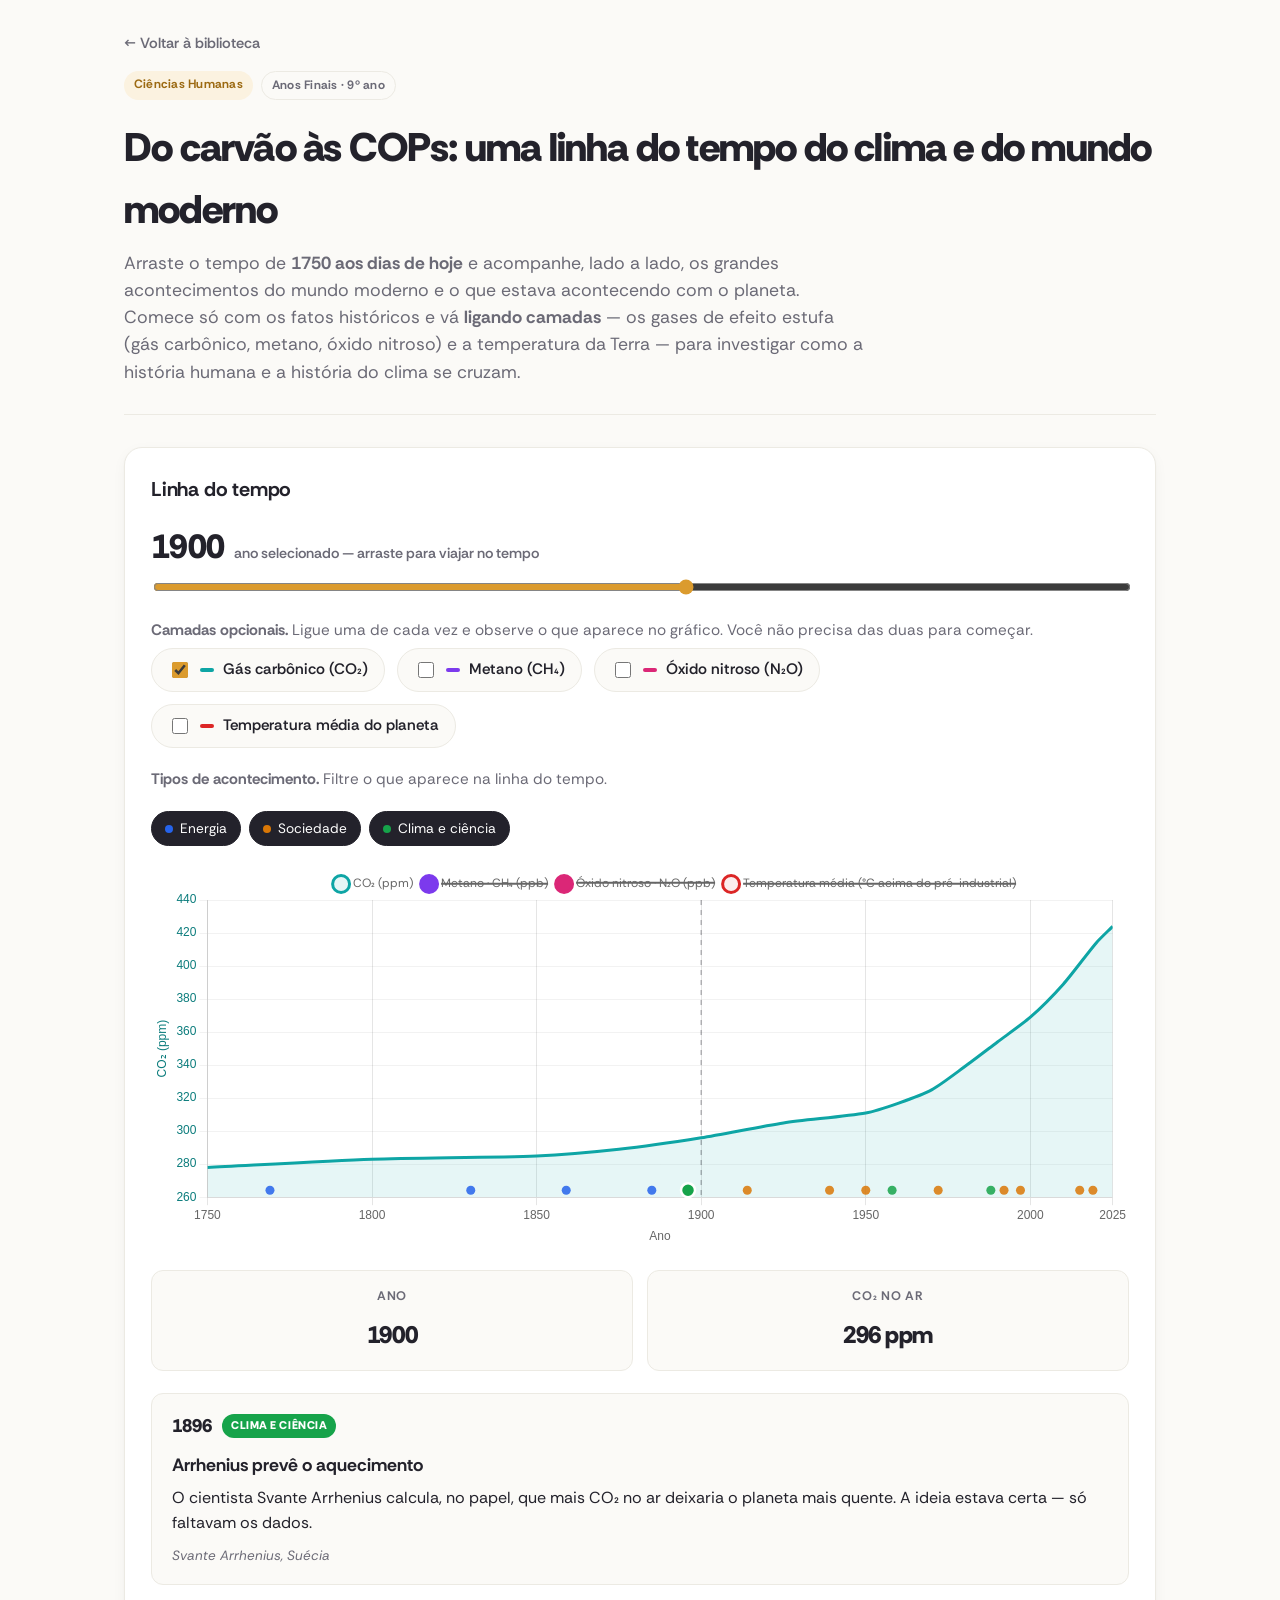
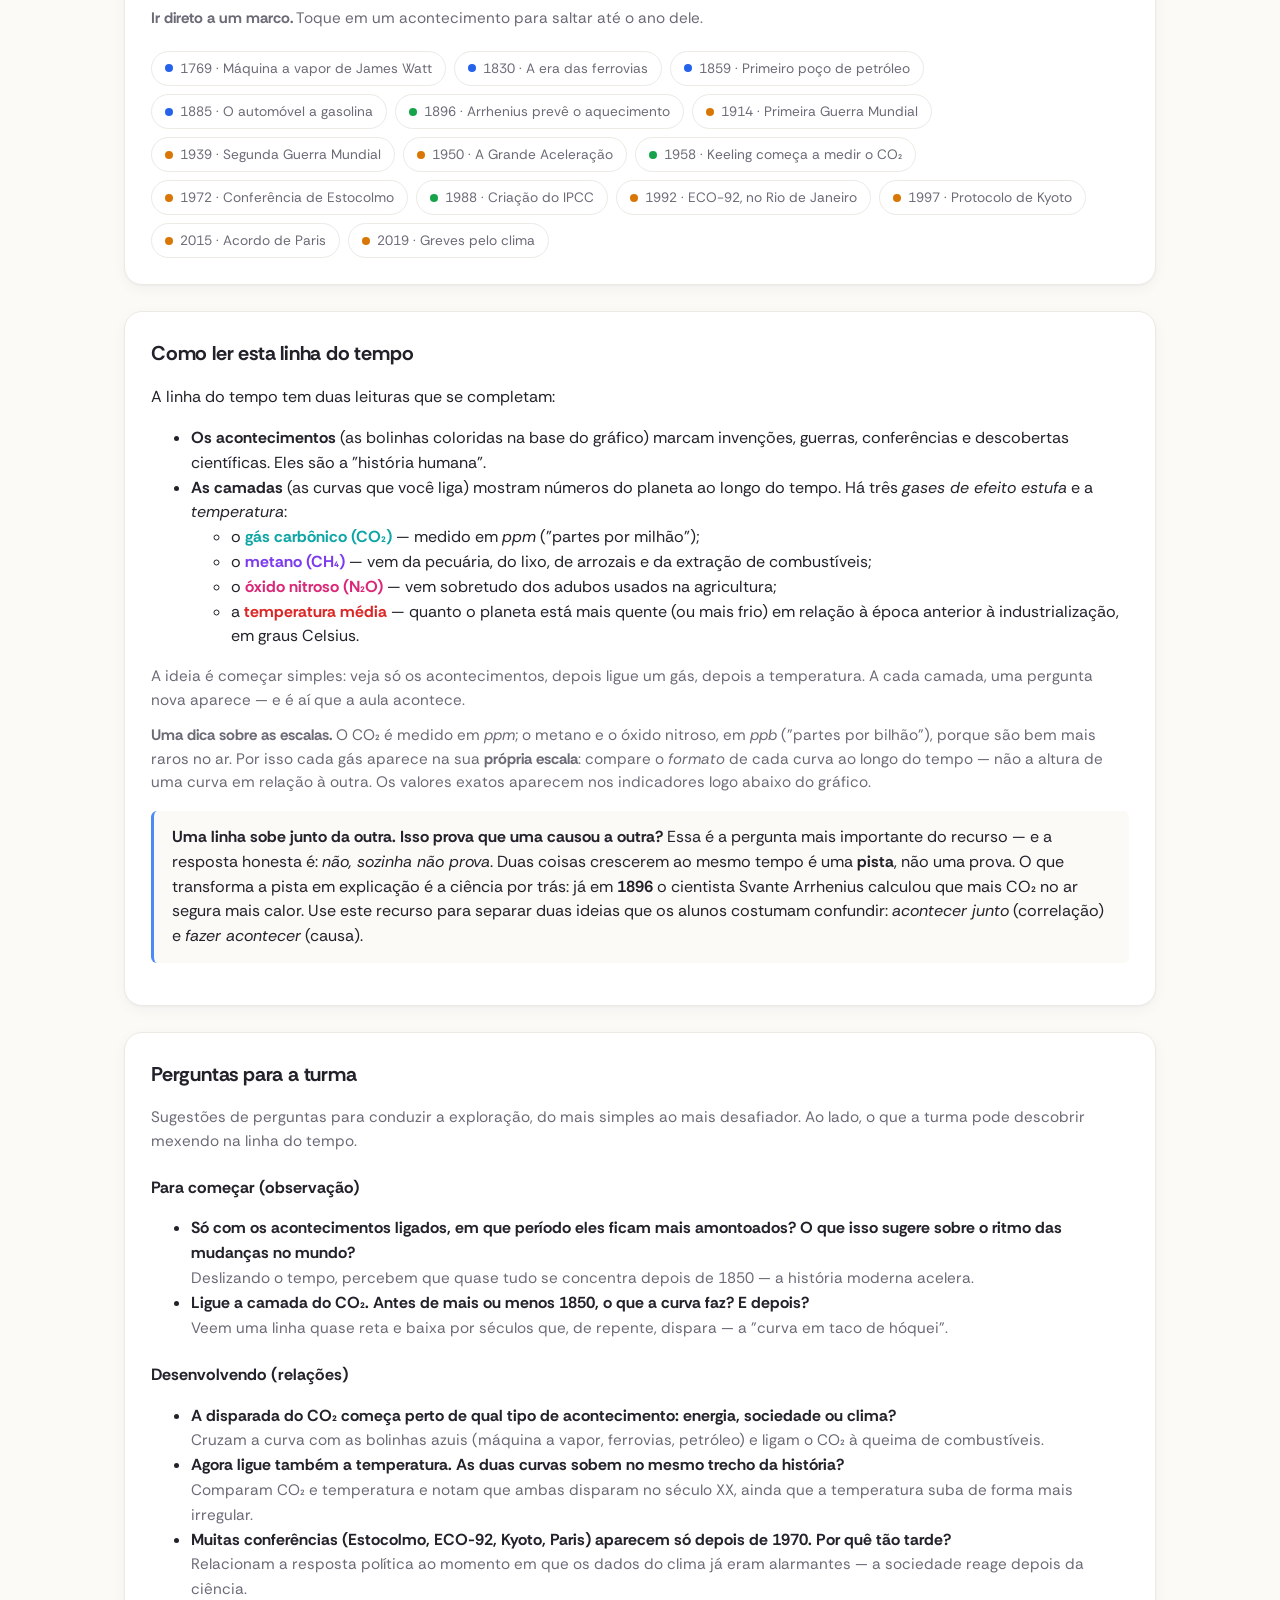
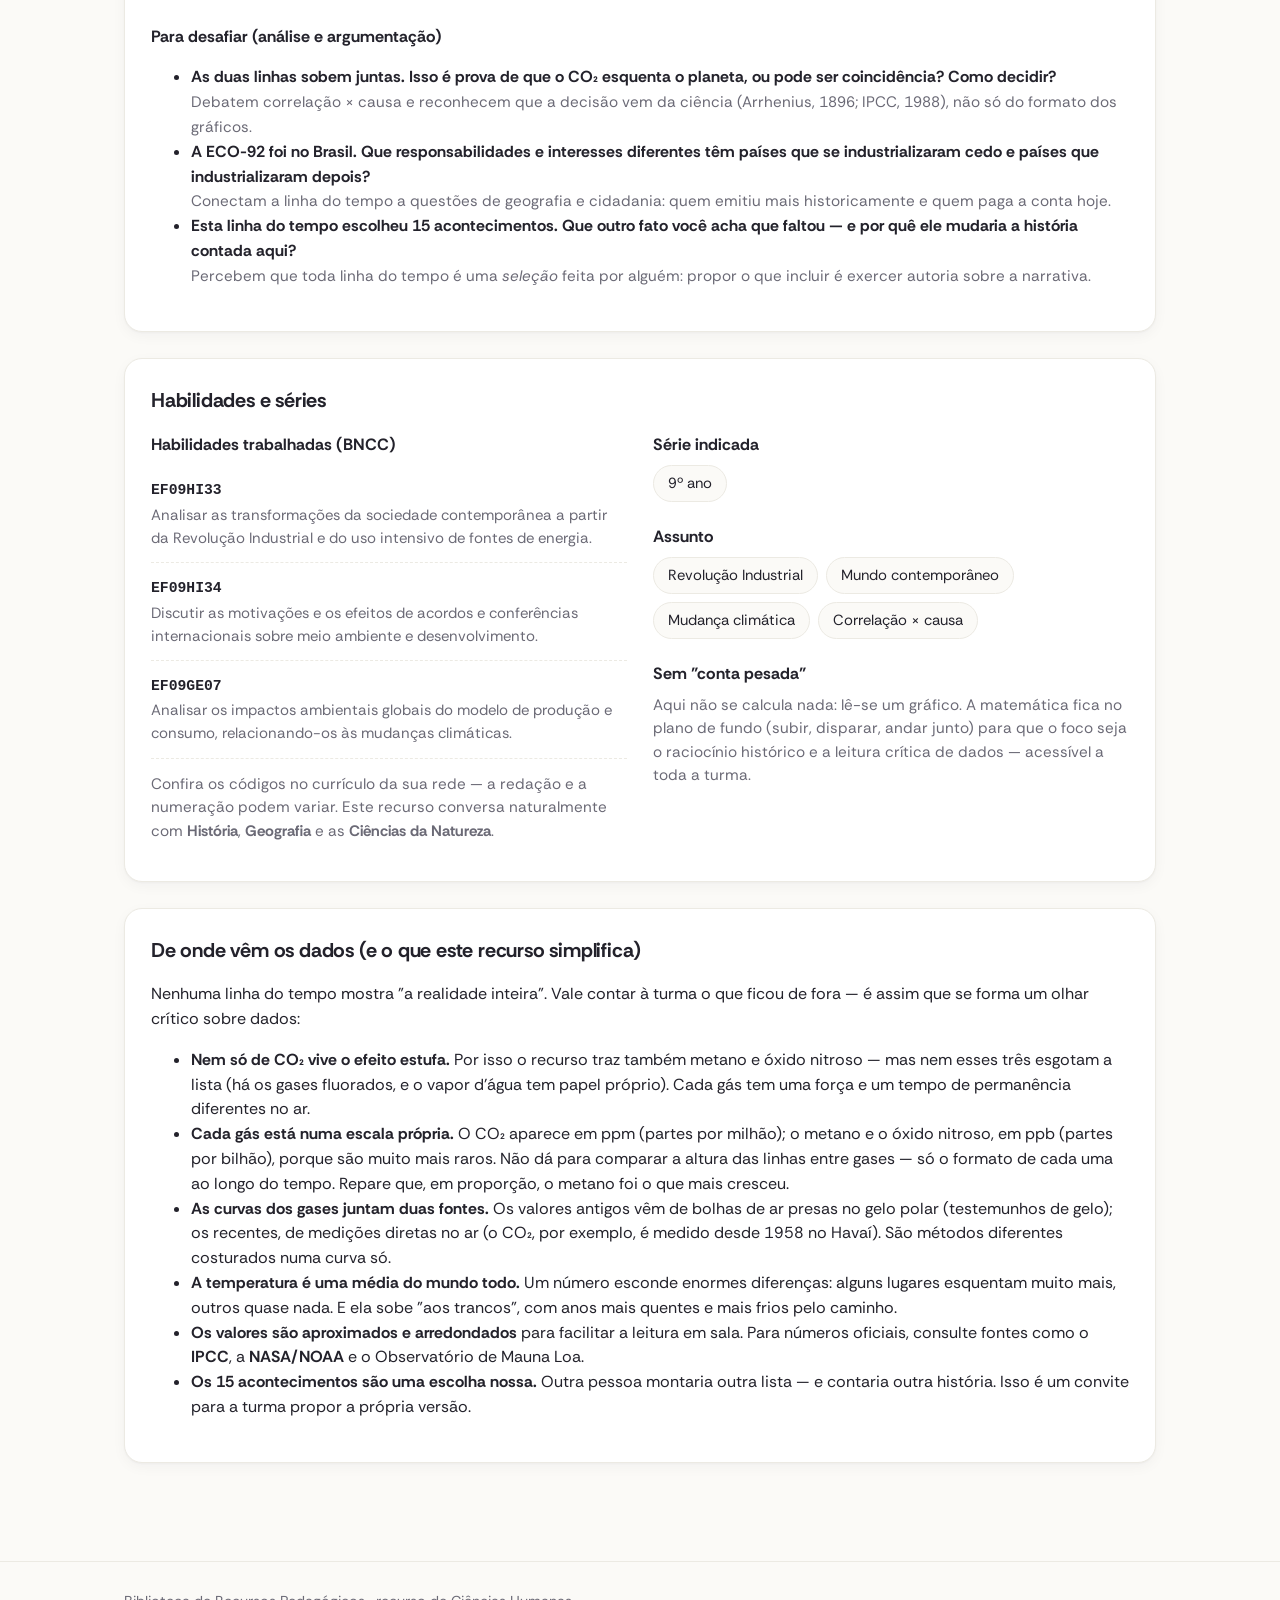
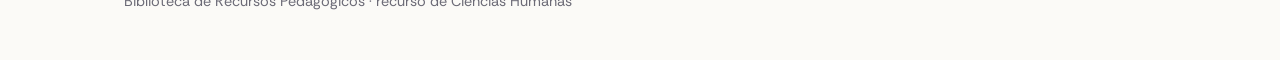
==== commit 82b05c52: "Linha do tempo do clima: adiciona camadas de metano e óxido nitroso Duas novas camadas opcionais no " ====
--- a/recursos/ciencias-humanas-linha-do-tempo-clima/index.html
+++ b/recursos/ciencias-humanas-linha-do-tempo-clima/index.html
@@ -20,7 +20,7 @@
         <span class="badge seg">Anos Finais · 9º ano</span>
       </div>
       <h1>Do carvão às COPs: uma linha do tempo do clima e do mundo moderno</h1>
-      <p class="lead">Arraste o tempo de <strong>1750 aos dias de hoje</strong> e acompanhe, lado a lado, os grandes acontecimentos do mundo moderno e o que estava acontecendo com o planeta. Comece só com os fatos históricos e vá <strong>ligando camadas</strong> — o gás carbônico no ar, a temperatura da Terra — para investigar como a história humana e a história do clima se cruzam.</p>
+      <p class="lead">Arraste o tempo de <strong>1750 aos dias de hoje</strong> e acompanhe, lado a lado, os grandes acontecimentos do mundo moderno e o que estava acontecendo com o planeta. Comece só com os fatos históricos e vá <strong>ligando camadas</strong> — os gases de efeito estufa (gás carbônico, metano, óxido nitroso) e a temperatura da Terra — para investigar como a história humana e a história do clima se cruzam.</p>
     </header>
 
     <!-- ================= LINHA DO TEMPO ================= -->
@@ -38,7 +38,17 @@
         <label class="layer">
           <input type="checkbox" id="layer-co2" checked>
           <span class="swatch" style="background:#0EA5A5"></span>
-          Gás carbônico no ar (CO₂)
+          Gás carbônico (CO₂)
+        </label>
+        <label class="layer">
+          <input type="checkbox" id="layer-ch4">
+          <span class="swatch" style="background:#7C3AED"></span>
+          Metano (CH₄)
+        </label>
+        <label class="layer">
+          <input type="checkbox" id="layer-n2o">
+          <span class="swatch" style="background:#DB2777"></span>
+          Óxido nitroso (N₂O)
         </label>
         <label class="layer">
           <input type="checkbox" id="layer-temp">
@@ -71,14 +81,17 @@
       <p>A linha do tempo tem duas leituras que se completam:</p>
       <ul>
         <li><strong>Os acontecimentos</strong> (as bolinhas coloridas na base do gráfico) marcam invenções, guerras, conferências e descobertas científicas. Eles são a "história humana".</li>
-        <li><strong>As camadas</strong> (as curvas que você liga) mostram dois números do planeta ao longo do tempo:
+        <li><strong>As camadas</strong> (as curvas que você liga) mostram números do planeta ao longo do tempo. Há três <em>gases de efeito estufa</em> e a <em>temperatura</em>:
           <ul>
-            <li>a <strong style="color:#0EA5A5">concentração de CO₂</strong> — quanto gás carbônico existe em cada milhão de partículas de ar (a unidade é <em>ppm</em>, "partes por milhão");</li>
-            <li>a <strong style="color:#DC2626">temperatura média</strong> — quanto o planeta está mais quente (ou mais frio) em relação à época anterior à industrialização, medida em graus Celsius.</li>
+            <li>o <strong style="color:#0EA5A5">gás carbônico (CO₂)</strong> — medido em <em>ppm</em> ("partes por milhão");</li>
+            <li>o <strong style="color:#7C3AED">metano (CH₄)</strong> — vem da pecuária, do lixo, de arrozais e da extração de combustíveis;</li>
+            <li>o <strong style="color:#DB2777">óxido nitroso (N₂O)</strong> — vem sobretudo dos adubos usados na agricultura;</li>
+            <li>a <strong style="color:#DC2626">temperatura média</strong> — quanto o planeta está mais quente (ou mais frio) em relação à época anterior à industrialização, em graus Celsius.</li>
           </ul>
         </li>
       </ul>
-      <p class="muted">A ideia é começar simples: veja só os acontecimentos, depois ligue o CO₂, depois a temperatura. A cada camada, uma pergunta nova aparece — e é aí que a aula acontece.</p>
+      <p class="muted">A ideia é começar simples: veja só os acontecimentos, depois ligue um gás, depois a temperatura. A cada camada, uma pergunta nova aparece — e é aí que a aula acontece.</p>
+      <p class="muted"><strong>Uma dica sobre as escalas.</strong> O CO₂ é medido em <em>ppm</em>; o metano e o óxido nitroso, em <em>ppb</em> ("partes por bilhão"), porque são bem mais raros no ar. Por isso cada gás aparece na sua <strong>própria escala</strong>: compare o <em>formato</em> de cada curva ao longo do tempo — não a altura de uma curva em relação à outra. Os valores exatos aparecem nos indicadores logo abaixo do gráfico.</p>
 
       <div class="note">
         <strong>Uma linha sobe junto da outra. Isso prova que uma causou a outra?</strong> Essa é a pergunta mais importante do recurso — e a resposta honesta é: <em>não, sozinha não prova</em>. Duas coisas crescerem ao mesmo tempo é uma <strong>pista</strong>, não uma prova. O que transforma a pista em explicação é a ciência por trás: já em <strong>1896</strong> o cientista Svante Arrhenius calculou que mais CO₂ no ar segura mais calor. Use este recurso para separar duas ideias que os alunos costumam confundir: <em>acontecer junto</em> (correlação) e <em>fazer acontecer</em> (causa).
@@ -153,8 +166,9 @@
       <h2>De onde vêm os dados (e o que este recurso simplifica)</h2>
       <p>Nenhuma linha do tempo mostra "a realidade inteira". Vale contar à turma o que ficou de fora — é assim que se forma um olhar crítico sobre dados:</p>
       <ul>
-        <li><strong>O CO₂ não é o único vilão.</strong> Metano, óxido nitroso e outros gases também aquecem o planeta. Escolhemos o CO₂ por ser o mais conhecido e o mais ligado à queima de combustíveis.</li>
-        <li><strong>A curva de CO₂ junta duas fontes.</strong> Os valores antigos vêm de bolhas de ar presas no gelo polar (testemunhos de gelo); os recentes, de medições diretas no ar (desde 1958, no Havaí). São métodos diferentes costurados numa curva só.</li>
+        <li><strong>Nem só de CO₂ vive o efeito estufa.</strong> Por isso o recurso traz também metano e óxido nitroso — mas nem esses três esgotam a lista (há os gases fluorados, e o vapor d'água tem papel próprio). Cada gás tem uma força e um tempo de permanência diferentes no ar.</li>
+        <li><strong>Cada gás está numa escala própria.</strong> O CO₂ aparece em ppm (partes por milhão); o metano e o óxido nitroso, em ppb (partes por bilhão), porque são muito mais raros. Não dá para comparar a altura das linhas entre gases — só o formato de cada uma ao longo do tempo. Repare que, em proporção, o metano foi o que mais cresceu.</li>
+        <li><strong>As curvas dos gases juntam duas fontes.</strong> Os valores antigos vêm de bolhas de ar presas no gelo polar (testemunhos de gelo); os recentes, de medições diretas no ar (o CO₂, por exemplo, é medido desde 1958 no Havaí). São métodos diferentes costurados numa curva só.</li>
         <li><strong>A temperatura é uma média do mundo todo.</strong> Um número esconde enormes diferenças: alguns lugares esquentam muito mais, outros quase nada. E ela sobe "aos trancos", com anos mais quentes e mais frios pelo caminho.</li>
         <li><strong>Os valores são aproximados e arredondados</strong> para facilitar a leitura em sala. Para números oficiais, consulte fontes como o <strong>IPCC</strong>, a <strong>NASA/NOAA</strong> e o Observatório de Mauna Loa.</li>
         <li><strong>Os 15 acontecimentos são uma escolha nossa.</strong> Outra pessoa montaria outra lista — e contaria outra história. Isso é um convite para a turma propor a própria versão.</li>
@@ -170,7 +184,7 @@
 
     // ---------------------------------------------------------------------
     // DADOS CURADOS (aproximados e arredondados para leitura em sala).
-    // CO2 em ppm: testemunhos de gelo (até ~1958) + Mauna Loa (a partir de 1958).
+    // CO2 em ppm; CH4 e N2O em ppb: testemunhos de gelo + medições diretas modernas.
     // Temperatura: anomalia em °C sobre a média pré-industrial (1850-1900).
     // Acontecimentos: seleção editorial de 15 marcos entre 1750 e 2025.
     // ---------------------------------------------------------------------
@@ -187,6 +201,21 @@
       { x: 1960, y: 0.03 }, { x: 1970, y: 0.02 }, { x: 1980, y: 0.26 },
       { x: 1990, y: 0.42 }, { x: 2000, y: 0.60 }, { x: 2010, y: 0.85 },
       { x: 2016, y: 1.20 }, { x: 2020, y: 1.25 }, { x: 2025, y: 1.45 }
+    ];
+    // Metano (ppb) — muito mais raro no ar que o CO₂, mas cresceu bem mais em proporção.
+    var CH4 = [
+      { x: 1750, y: 730 }, { x: 1800, y: 745 }, { x: 1850, y: 790 },
+      { x: 1900, y: 900 }, { x: 1925, y: 1000 }, { x: 1950, y: 1150 },
+      { x: 1970, y: 1420 }, { x: 1980, y: 1570 }, { x: 1990, y: 1715 },
+      { x: 2000, y: 1775 }, { x: 2010, y: 1800 }, { x: 2020, y: 1880 },
+      { x: 2025, y: 1930 }
+    ];
+    // Óxido nitroso (ppb) — o mais raro dos três, com crescimento lento e constante.
+    var N2O = [
+      { x: 1750, y: 270 }, { x: 1850, y: 272 }, { x: 1900, y: 278 },
+      { x: 1925, y: 283 }, { x: 1950, y: 288 }, { x: 1970, y: 296 },
+      { x: 1980, y: 301 }, { x: 1990, y: 308 }, { x: 2000, y: 316 },
+      { x: 2010, y: 323 }, { x: 2020, y: 333 }, { x: 2025, y: 337 }
     ];
 
     var TIPOS = {
@@ -327,10 +356,22 @@
       data: {
         datasets: [
           {
-            label: "CO₂ no ar (ppm)",
+            label: "CO₂ (ppm)",
             data: CO2, yAxisID: "y",
             borderColor: "#0EA5A5", backgroundColor: "rgba(14,165,165,.10)",
             borderWidth: 3, pointRadius: 0, tension: 0.25, fill: true, hidden: false
+          },
+          {
+            label: "Metano · CH₄ (ppb)",
+            data: CH4, yAxisID: "yCH4",
+            borderColor: "#7C3AED", backgroundColor: "#7C3AED",
+            borderWidth: 3, pointRadius: 0, tension: 0.25, fill: false, hidden: true
+          },
+          {
+            label: "Óxido nitroso · N₂O (ppb)",
+            data: N2O, yAxisID: "yN2O",
+            borderColor: "#DB2777", backgroundColor: "#DB2777",
+            borderWidth: 3, pointRadius: 0, tension: 0.25, fill: false, hidden: true
           },
           {
             label: "Temperatura média (°C acima do pré-industrial)",
@@ -360,7 +401,12 @@
             title: { display: true, text: "Temperatura (°C)", color: "#DC2626" },
             ticks: { color: "#DC2626", callback: function (v) { return (v > 0 ? "+" : "") + v; } },
             grid: { drawOnChartArea: false }
-          }
+          },
+          // Eixos próprios de CH₄ e N₂O, sempre ocultos: cada gás é auto-escalado
+          // para o seu alcance, de modo que a FORMA da curva apareça bem. Os valores
+          // exatos (em ppb) aparecem nos indicadores abaixo do gráfico.
+          yCH4: { position: "left", display: false, min: 680, max: 2000, grid: { drawOnChartArea: false } },
+          yN2O: { position: "right", display: false, min: 260, max: 350, grid: { drawOnChartArea: false } }
         },
         plugins: {
           legend: {
@@ -371,7 +417,10 @@
             callbacks: {
               title: function (items) { return "Ano " + Math.round(items[0].parsed.x); },
               label: function (ctx) {
-                if (ctx.dataset.yAxisID === "y1") return "Temperatura: " + (ctx.parsed.y > 0 ? "+" : "") + ctx.parsed.y.toFixed(2) + " °C";
+                var ax = ctx.dataset.yAxisID;
+                if (ax === "y1")   return "Temperatura: " + (ctx.parsed.y > 0 ? "+" : "") + ctx.parsed.y.toFixed(2) + " °C";
+                if (ax === "yCH4") return "Metano: " + Math.round(ctx.parsed.y) + " ppb";
+                if (ax === "yN2O") return "Óxido nitroso: " + Math.round(ctx.parsed.y) + " ppb";
                 return "CO₂: " + Math.round(ctx.parsed.y) + " ppm";
               }
             }
@@ -381,21 +430,36 @@
       plugins: [timelineDeco]
     });
 
-    function co2On()  { return $("layer-co2").checked; }
-    function tempOn() { return $("layer-temp").checked; }
+    // Cada camada: caixa de seleção, índice do dataset no gráfico e eixo próprio.
+    // "eixoVisivel" indica se o eixo ganha rótulos ao ligar (CO₂ e temperatura);
+    // metano e óxido nitroso usam eixos ocultos (a leitura fica nos indicadores).
+    var CAMADAS = [
+      { id: "layer-co2",  ds: 0, eixo: "y",    eixoVisivel: true },
+      { id: "layer-ch4",  ds: 1, eixo: "yCH4", eixoVisivel: false },
+      { id: "layer-n2o",  ds: 2, eixo: "yN2O", eixoVisivel: false },
+      { id: "layer-temp", ds: 3, eixo: "y1",   eixoVisivel: true }
+    ];
+    function ligada(id) { return $(id).checked; }
 
     function readout(k, v) {
       return '<div class="readout"><div class="k">' + k + '</div><div class="v">' + v + "</div></div>";
     }
 
+    function ppb(serie, rotulo) {
+      var v = interp(serie, year);
+      return readout(rotulo, v == null ? "—" : Math.round(v) + " ppb");
+    }
+
     function renderReadouts() {
       var html = readout("Ano", String(year));
 
-      if (co2On()) {
+      if (ligada("layer-co2")) {
         var c = interp(CO2, year);
         html += readout("CO₂ no ar", c == null ? "—" : Math.round(c) + " ppm");
       }
-      if (tempOn()) {
+      if (ligada("layer-ch4")) html += ppb(CH4, "Metano (CH₄)");
+      if (ligada("layer-n2o")) html += ppb(N2O, "Óxido nitroso (N₂O)");
+      if (ligada("layer-temp")) {
         var t = interp(TEMP, year);
         html += readout("Temperatura média",
           t == null ? "sem dado antes de 1850" : (t > 0 ? "+" : "") + t.toFixed(2) + " °C");
@@ -437,10 +501,11 @@
     }
 
     function refreshChartLayers() {
-      chart.data.datasets[0].hidden = !co2On();
-      chart.data.datasets[1].hidden = !tempOn();
-      chart.options.scales.y.display = co2On();
-      chart.options.scales.y1.display = tempOn();
+      CAMADAS.forEach(function (c) {
+        var on = ligada(c.id);
+        chart.data.datasets[c.ds].hidden = !on;
+        chart.options.scales[c.eixo].display = on && c.eixoVisivel;
+      });
       chart.update();
     }
 
@@ -460,8 +525,8 @@
     // Eventos de interface
     $("year").addEventListener("input", function () { setYear(+$("year").value); });
 
-    ["layer-co2", "layer-temp"].forEach(function (id) {
-      $(id).addEventListener("change", function () { refreshChartLayers(); renderReadouts(); });
+    CAMADAS.forEach(function (c) {
+      $(c.id).addEventListener("change", function () { refreshChartLayers(); renderReadouts(); });
     });
 
     Array.prototype.forEach.call($("type-filter").querySelectorAll("button"), function (btn) {
--- a/assets/styles.css
+++ b/assets/styles.css
@@ -104,19 +104,27 @@
 .card .top { display: flex; align-items: center; gap: 8px; margin-bottom: 14px; flex-wrap: wrap; }
 .card h3 { font-size: 1.18rem; font-weight: 700; margin: 0 0 8px; letter-spacing: -.01em; }
 .card .resumo { font-size: .96rem; color: var(--ink-soft); margin: 0 0 18px; flex: 1; }
-.card .meta { display: flex; flex-wrap: wrap; gap: 6px; }
-
-/* Tags de área e segmento */
+
+/* Badges de topo: Área (colorida) e Segmento (contornada) */
 .badge {
   font-size: .76rem; font-weight: 700; letter-spacing: .02em;
   padding: 4px 10px; border-radius: 999px; white-space: nowrap;
 }
 .badge.seg { background: var(--bg); color: var(--ink-soft); border: 1px solid var(--line); }
-.tag {
-  font-size: .78rem; padding: 3px 9px; border-radius: 7px;
-  background: var(--bg); color: var(--ink-soft); border: 1px solid var(--line);
-}
-.card .habs { display: flex; flex-wrap: wrap; gap: 6px; margin-top: 10px; }
+
+/* Facetas rotuladas do card: cada dimensão (Assunto, Habilidades) tem um
+   micro-rótulo, para deixar clara a distinção entre elas. */
+.card-facets { display: flex; flex-direction: column; gap: 14px; }
+.facet { display: flex; flex-direction: column; gap: 7px; }
+.facet-label {
+  font-size: .66rem; text-transform: uppercase; letter-spacing: .08em;
+  font-weight: 800; color: var(--ink-soft); opacity: .7;
+}
+.facet-vals { display: flex; flex-wrap: wrap; gap: 6px; }
+.assunto-chip {
+  font-size: .82rem; font-weight: 600; padding: 4px 11px; border-radius: 8px;
+  background: var(--surface); color: var(--ink); border: 1px solid var(--line);
+}
 .hab {
   font-size: .72rem; font-weight: 700; letter-spacing: .03em;
   padding: 3px 8px; border-radius: 6px; border: 1px dashed var(--line);
@@ -180,9 +188,14 @@
 .chart-box { position: relative; height: 380px; margin-top: 22px; }
 
 .readouts { display: grid; grid-template-columns: repeat(auto-fit, minmax(150px, 1fr)); gap: 14px; margin-top: 22px; }
-.readout { background: var(--bg); border: 1px solid var(--line); border-radius: var(--radius-sm); padding: 14px 16px; }
+/* Coluna flex + número pino na base: rótulos com 1 ou 2 linhas não desalinham
+   mais os big numbers entre caixas (a grade iguala a altura de cada linha). */
+.readout {
+  background: var(--bg); border: 1px solid var(--line); border-radius: var(--radius-sm);
+  padding: 16px; display: flex; flex-direction: column; gap: 10px; text-align: center;
+}
 .readout .k { font-size: .78rem; text-transform: uppercase; letter-spacing: .06em; color: var(--ink-soft); font-weight: 700; }
-.readout .v { font-size: 1.5rem; font-weight: 800; letter-spacing: -.02em; font-variant-numeric: tabular-nums; }
+.readout .v { font-size: 1.5rem; font-weight: 800; letter-spacing: -.02em; font-variant-numeric: tabular-nums; margin-top: auto; }
 
 .btn {
   font: inherit; font-weight: 600; cursor: pointer; border: 1px solid var(--line);
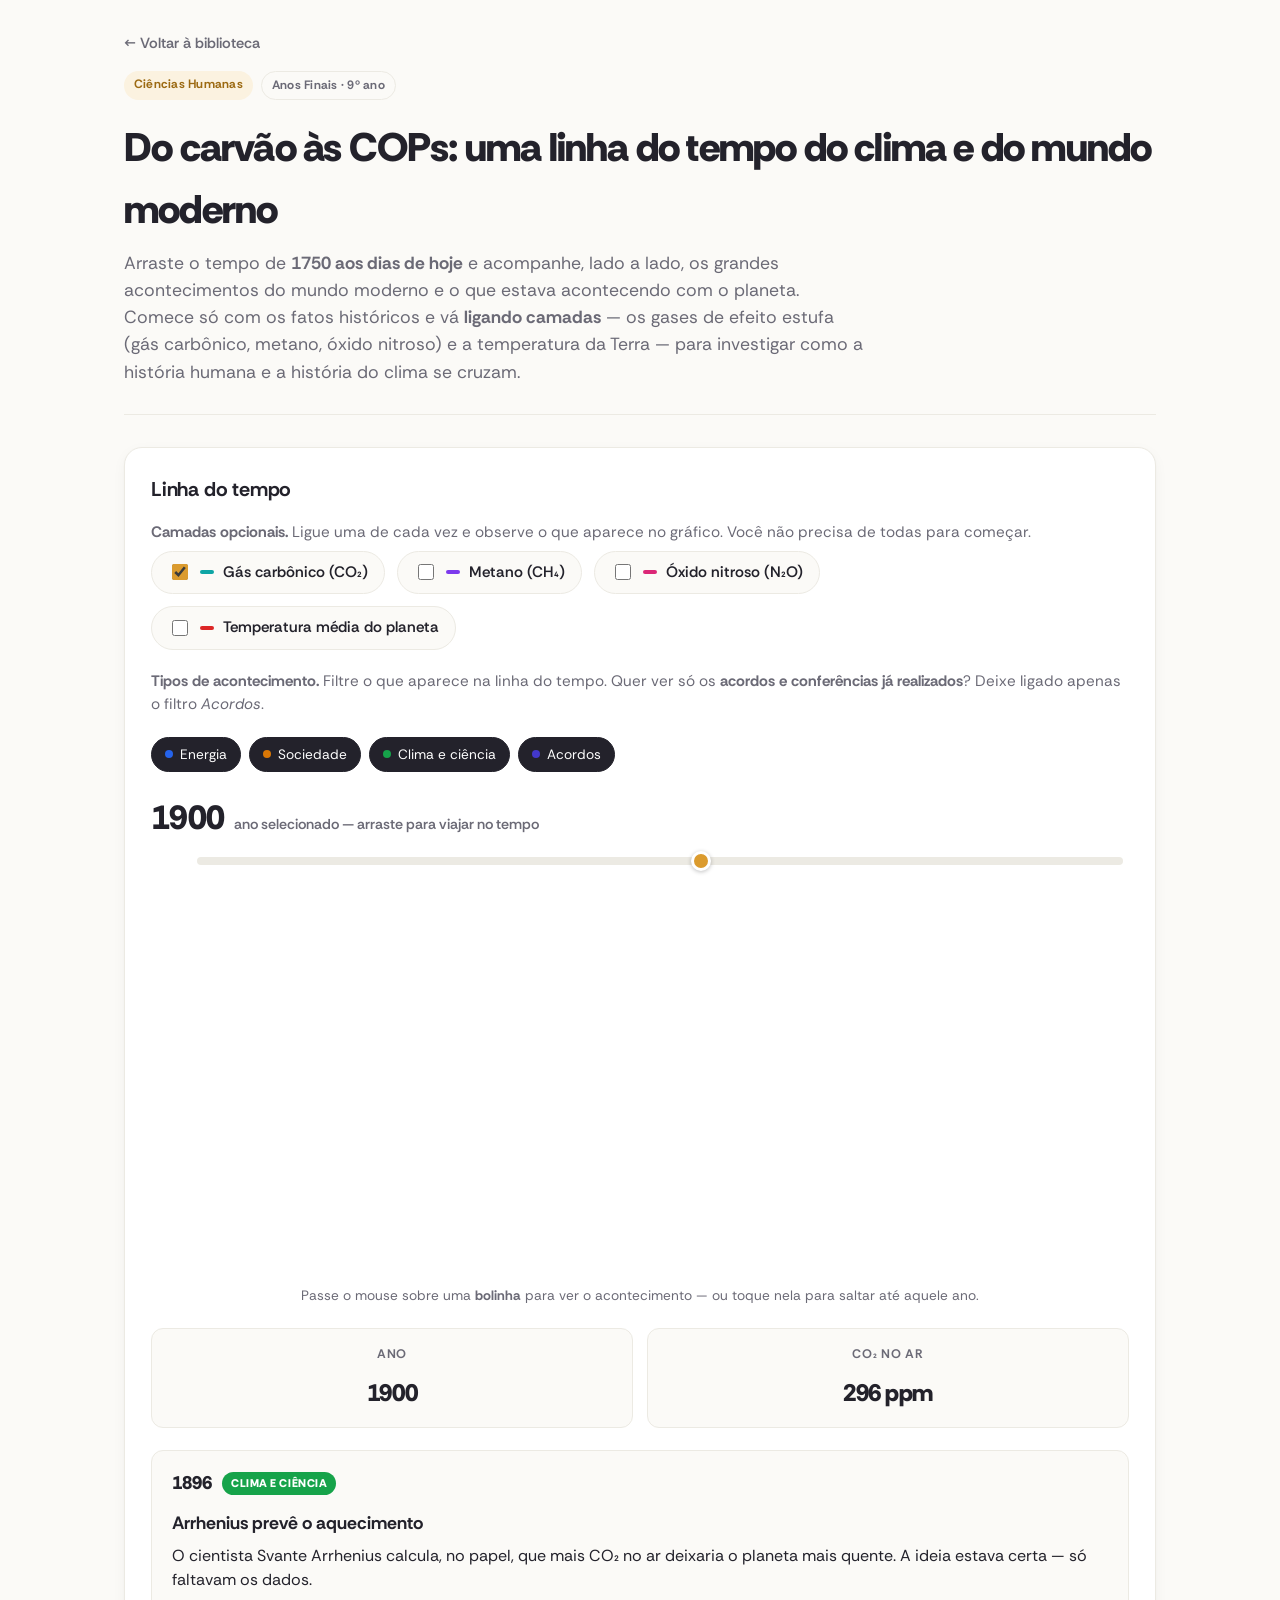
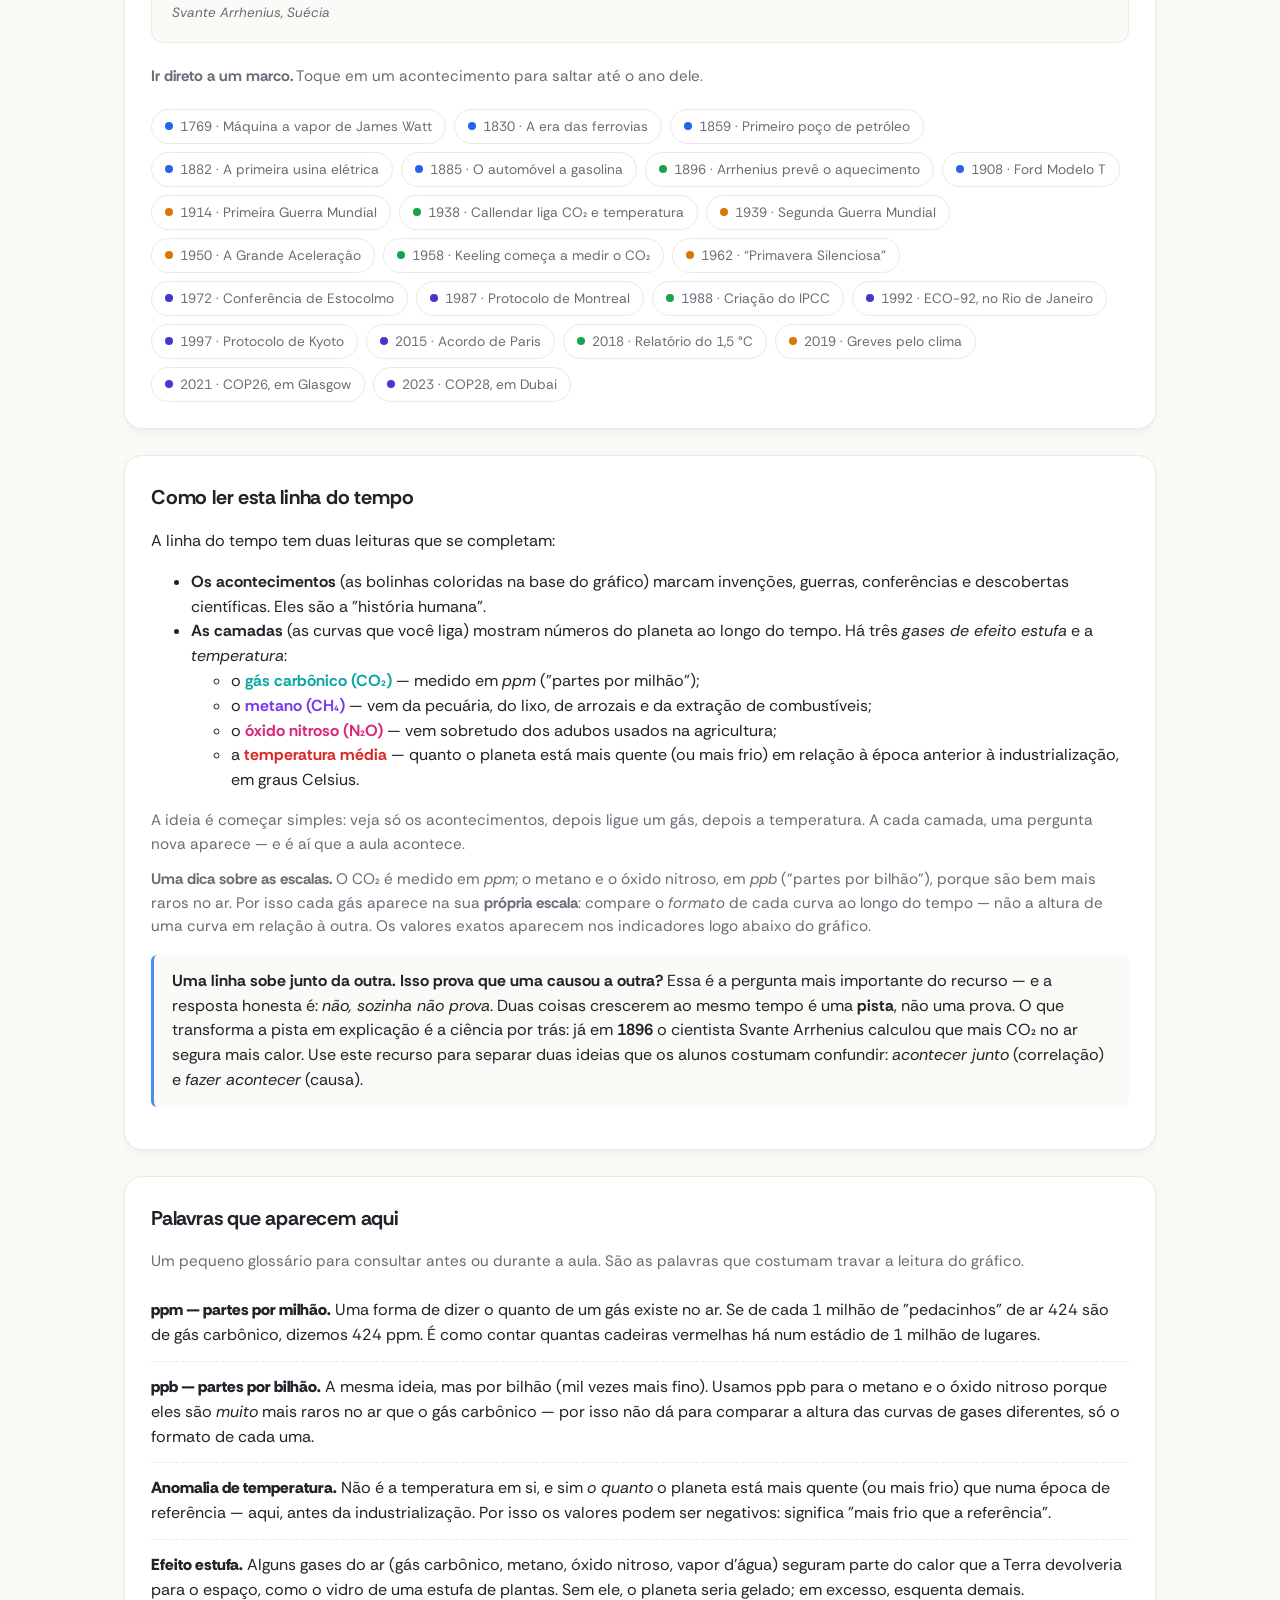
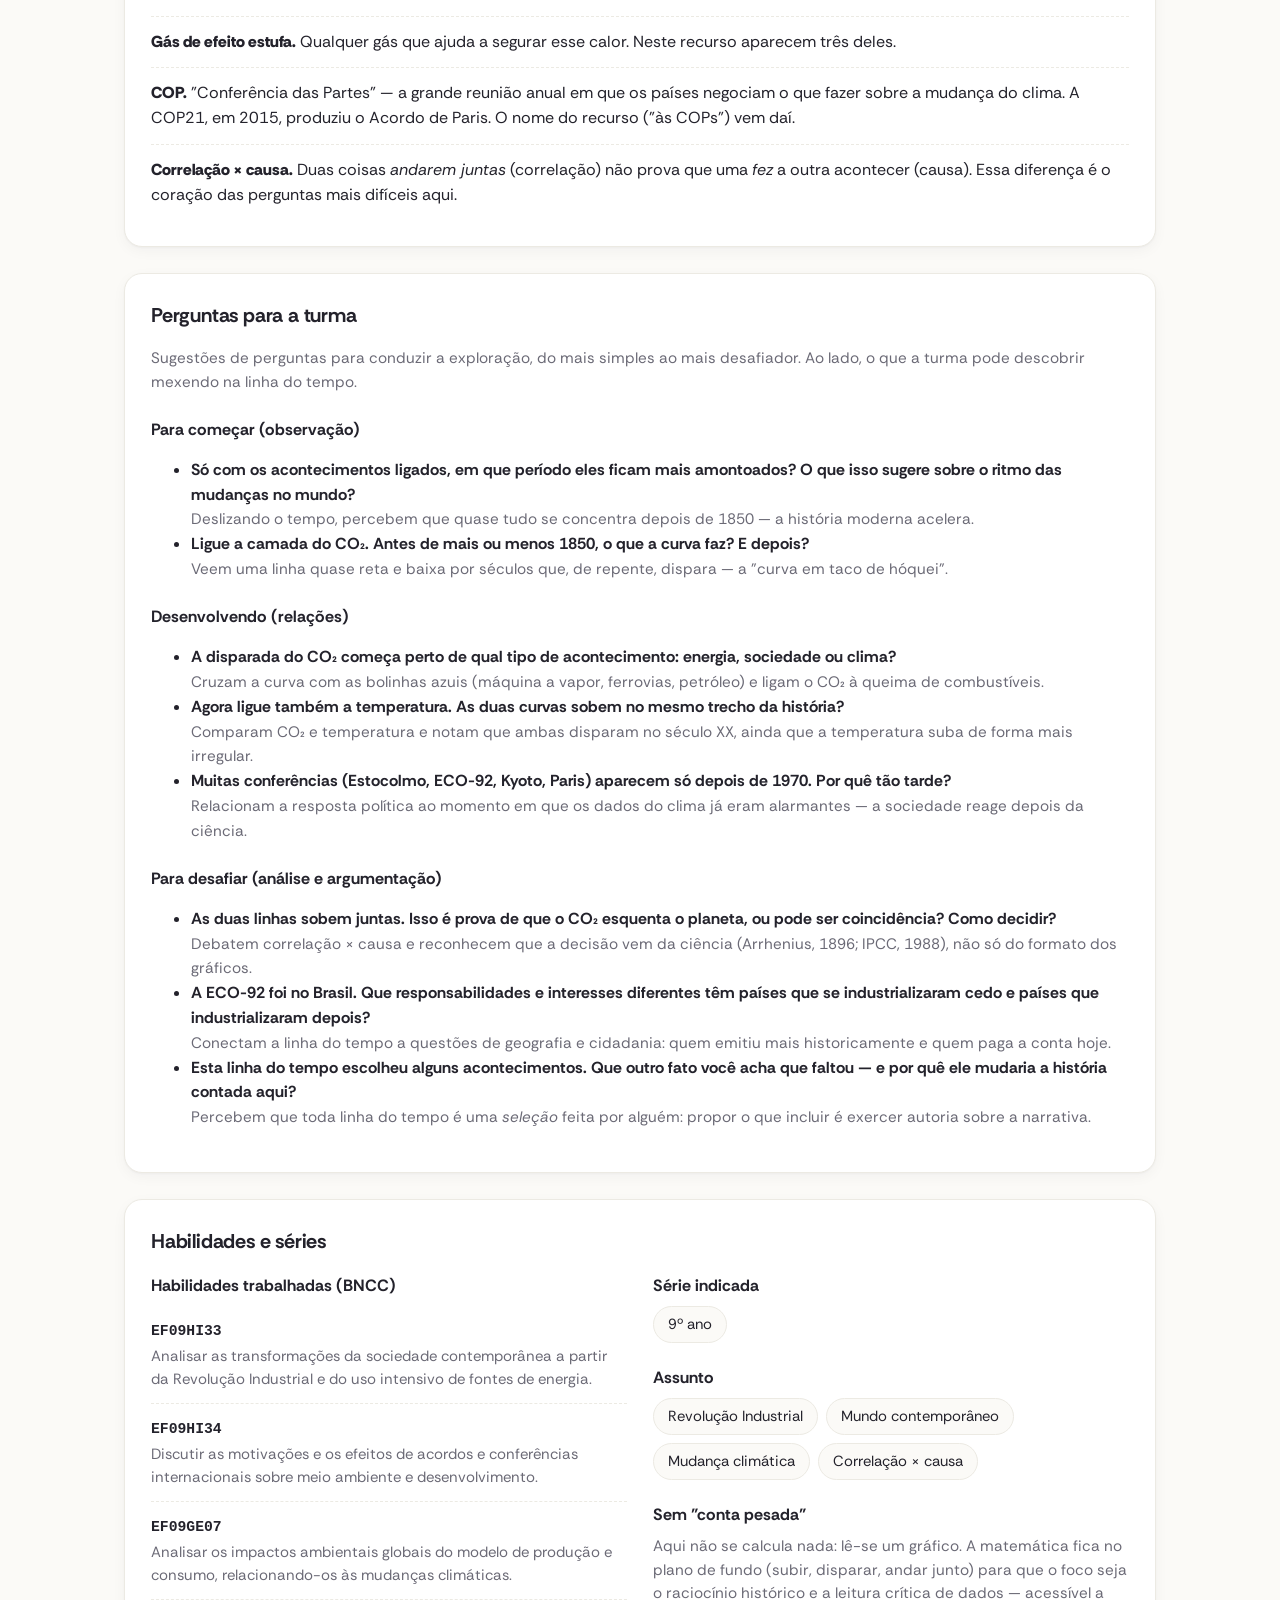
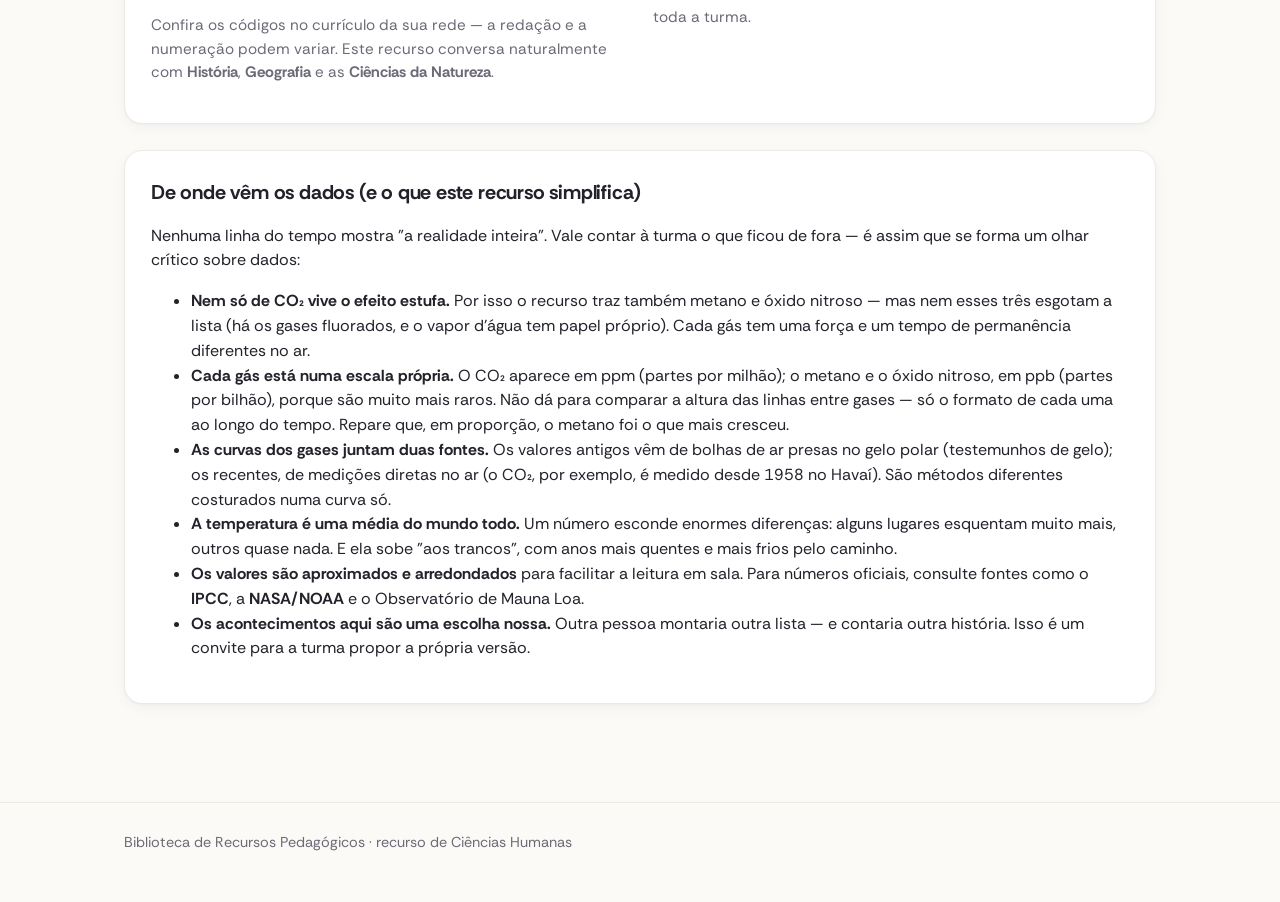
==== commit 94ccfadc: "Aprimora a linha do tempo do clima: slider alinhado, mais eventos, tooltip e glossário - Alinha o sl" ====
--- a/recursos/ciencias-humanas-linha-do-tempo-clima/index.html
+++ b/recursos/ciencias-humanas-linha-do-tempo-clima/index.html
@@ -27,13 +27,7 @@
     <section class="panel">
       <h2>Linha do tempo</h2>
 
-      <div class="year-display">
-        <span class="yr" id="year-label">1900</span>
-        <span class="cap">ano selecionado — arraste para viajar no tempo</span>
-      </div>
-      <input type="range" id="year" min="1750" max="2025" step="1" value="1900" aria-label="Ano selecionado" style="width:100%; accent-color: var(--ciencias-humanas)">
-
-      <p class="muted" style="margin:16px 0 6px"><strong>Camadas opcionais.</strong> Ligue uma de cada vez e observe o que aparece no gráfico. Você não precisa das duas para começar.</p>
+      <p class="muted" style="margin:0 0 6px"><strong>Camadas opcionais.</strong> Ligue uma de cada vez e observe o que aparece no gráfico. Você não precisa de todas para começar.</p>
       <div class="layers">
         <label class="layer">
           <input type="checkbox" id="layer-co2" checked>
@@ -57,14 +51,30 @@
         </label>
       </div>
 
-      <p class="muted" style="margin:14px 0 6px"><strong>Tipos de acontecimento.</strong> Filtre o que aparece na linha do tempo.</p>
+      <p class="muted" style="margin:14px 0 6px"><strong>Tipos de acontecimento.</strong> Filtre o que aparece na linha do tempo. Quer ver só os <strong>acordos e conferências já realizados</strong>? Deixe ligado apenas o filtro <em>Acordos</em>.</p>
       <div class="event-strip" id="type-filter" role="group" aria-label="Filtrar tipos de acontecimento">
         <button class="event-btn" data-tipo="energia" aria-pressed="true"><span class="dot" style="background:#2563EB"></span>Energia</button>
         <button class="event-btn" data-tipo="sociedade" aria-pressed="true"><span class="dot" style="background:#D97706"></span>Sociedade</button>
         <button class="event-btn" data-tipo="clima" aria-pressed="true"><span class="dot" style="background:#16A34A"></span>Clima e ciência</button>
-      </div>
-
-      <div class="chart-box"><canvas id="chart"></canvas></div>
+        <button class="event-btn" data-tipo="acordos" aria-pressed="true"><span class="dot" style="background:#4338CA"></span>Acordos</button>
+      </div>
+
+      <div class="year-display" style="margin-top:20px">
+        <span class="yr" id="year-label">1900</span>
+        <span class="cap">ano selecionado — arraste para viajar no tempo</span>
+      </div>
+      <!-- O slider fica logo acima do gráfico: o tracejado desce do polegar
+           até a base do gráfico, ligando visualmente o controle à curva. -->
+      <div class="year-slider-wrap" id="year-slider-wrap">
+        <input type="range" class="year-range" id="year" min="1750" max="2025" step="1" value="1900" aria-label="Ano selecionado">
+      </div>
+
+      <div class="chart-box">
+        <canvas id="chart"></canvas>
+        <div class="chart-tip" id="chart-tip"></div>
+      </div>
+
+      <p class="muted" style="margin:10px 0 0; text-align:center; font-size:.85rem">Passe o mouse sobre uma <strong>bolinha</strong> para ver o acontecimento — ou toque nela para saltar até aquele ano.</p>
 
       <div class="readouts" id="readouts"></div>
 
@@ -98,6 +108,21 @@
       </div>
     </section>
 
+    <!-- ================= PALAVRAS QUE APARECEM AQUI ================= -->
+    <section class="panel">
+      <h2>Palavras que aparecem aqui</h2>
+      <p class="muted">Um pequeno glossário para consultar antes ou durante a aula. São as palavras que costumam travar a leitura do gráfico.</p>
+      <ul class="glossario">
+        <li><span class="term">ppm — partes por milhão.</span> Uma forma de dizer o quanto de um gás existe no ar. Se de cada 1 milhão de "pedacinhos" de ar 424 são de gás carbônico, dizemos 424 ppm. É como contar quantas cadeiras vermelhas há num estádio de 1 milhão de lugares.</li>
+        <li><span class="term">ppb — partes por bilhão.</span> A mesma ideia, mas por bilhão (mil vezes mais fino). Usamos ppb para o metano e o óxido nitroso porque eles são <em>muito</em> mais raros no ar que o gás carbônico — por isso não dá para comparar a altura das curvas de gases diferentes, só o formato de cada uma.</li>
+        <li><span class="term">Anomalia de temperatura.</span> Não é a temperatura em si, e sim <em>o quanto</em> o planeta está mais quente (ou mais frio) que numa época de referência — aqui, antes da industrialização. Por isso os valores podem ser negativos: significa "mais frio que a referência".</li>
+        <li><span class="term">Efeito estufa.</span> Alguns gases do ar (gás carbônico, metano, óxido nitroso, vapor d'água) seguram parte do calor que a Terra devolveria para o espaço, como o vidro de uma estufa de plantas. Sem ele, o planeta seria gelado; em excesso, esquenta demais.</li>
+        <li><span class="term">Gás de efeito estufa.</span> Qualquer gás que ajuda a segurar esse calor. Neste recurso aparecem três deles.</li>
+        <li><span class="term">COP.</span> "Conferência das Partes" — a grande reunião anual em que os países negociam o que fazer sobre a mudança do clima. A COP21, em 2015, produziu o Acordo de Paris. O nome do recurso ("às COPs") vem daí.</li>
+        <li><span class="term">Correlação × causa.</span> Duas coisas <em>andarem juntas</em> (correlação) não prova que uma <em>fez</em> a outra acontecer (causa). Essa diferença é o coração das perguntas mais difíceis aqui.</li>
+      </ul>
+    </section>
+
     <!-- ================= PERGUNTAS PARA A TURMA ================= -->
     <section class="panel">
       <h2>Perguntas para a turma</h2>
@@ -127,7 +152,7 @@
           <span class="muted">Debatem correlação × causa e reconhecem que a decisão vem da ciência (Arrhenius, 1896; IPCC, 1988), não só do formato dos gráficos.</span></li>
         <li><strong>A ECO-92 foi no Brasil. Que responsabilidades e interesses diferentes têm países que se industrializaram cedo e países que industrializaram depois?</strong><br>
           <span class="muted">Conectam a linha do tempo a questões de geografia e cidadania: quem emitiu mais historicamente e quem paga a conta hoje.</span></li>
-        <li><strong>Esta linha do tempo escolheu 15 acontecimentos. Que outro fato você acha que faltou — e por quê ele mudaria a história contada aqui?</strong><br>
+        <li><strong>Esta linha do tempo escolheu alguns acontecimentos. Que outro fato você acha que faltou — e por quê ele mudaria a história contada aqui?</strong><br>
           <span class="muted">Percebem que toda linha do tempo é uma <em>seleção</em> feita por alguém: propor o que incluir é exercer autoria sobre a narrativa.</span></li>
       </ul>
     </section>
@@ -171,7 +196,7 @@
         <li><strong>As curvas dos gases juntam duas fontes.</strong> Os valores antigos vêm de bolhas de ar presas no gelo polar (testemunhos de gelo); os recentes, de medições diretas no ar (o CO₂, por exemplo, é medido desde 1958 no Havaí). São métodos diferentes costurados numa curva só.</li>
         <li><strong>A temperatura é uma média do mundo todo.</strong> Um número esconde enormes diferenças: alguns lugares esquentam muito mais, outros quase nada. E ela sobe "aos trancos", com anos mais quentes e mais frios pelo caminho.</li>
         <li><strong>Os valores são aproximados e arredondados</strong> para facilitar a leitura em sala. Para números oficiais, consulte fontes como o <strong>IPCC</strong>, a <strong>NASA/NOAA</strong> e o Observatório de Mauna Loa.</li>
-        <li><strong>Os 15 acontecimentos são uma escolha nossa.</strong> Outra pessoa montaria outra lista — e contaria outra história. Isso é um convite para a turma propor a própria versão.</li>
+        <li><strong>Os acontecimentos aqui são uma escolha nossa.</strong> Outra pessoa montaria outra lista — e contaria outra história. Isso é um convite para a turma propor a própria versão.</li>
       </ul>
     </section>
   </div>
@@ -186,7 +211,7 @@
     // DADOS CURADOS (aproximados e arredondados para leitura em sala).
     // CO2 em ppm; CH4 e N2O em ppb: testemunhos de gelo + medições diretas modernas.
     // Temperatura: anomalia em °C sobre a média pré-industrial (1850-1900).
-    // Acontecimentos: seleção editorial de 15 marcos entre 1750 e 2025.
+    // Acontecimentos: seleção editorial de marcos entre 1750 e 2025.
     // ---------------------------------------------------------------------
     var CO2 = [
       { x: 1750, y: 278 }, { x: 1800, y: 283 }, { x: 1850, y: 285 },
@@ -221,7 +246,8 @@
     var TIPOS = {
       energia:   { cor: "#2563EB", rotulo: "Energia",         classe: "tipo-energia" },
       sociedade: { cor: "#D97706", rotulo: "Sociedade",       classe: "tipo-sociedade" },
-      clima:     { cor: "#16A34A", rotulo: "Clima e ciência", classe: "tipo-clima" }
+      clima:     { cor: "#16A34A", rotulo: "Clima e ciência", classe: "tipo-clima" },
+      acordos:   { cor: "#4338CA", rotulo: "Acordos",         classe: "tipo-acordos" }
     };
 
     var EVENTOS = [
@@ -234,15 +260,24 @@
       { ano: 1859, tipo: "energia",   titulo: "Primeiro poço de petróleo",
         texto: "Edwin Drake perfura o primeiro poço comercial, nos EUA. Começa a era do petróleo, que se somaria ao carvão.",
         fonte: "Titusville, Pensilvânia (EUA)" },
+      { ano: 1882, tipo: "energia",   titulo: "A primeira usina elétrica",
+        texto: "Thomas Edison inaugura em Nova York a primeira central elétrica comercial, movida a carvão. A eletricidade começa a chegar às cidades.",
+        fonte: "Pearl Street Station, Nova York" },
       { ano: 1885, tipo: "energia",   titulo: "O automóvel a gasolina",
         texto: "Karl Benz constrói o primeiro carro movido a gasolina. Décadas depois, os transportes se tornariam uma das maiores fontes de emissões.",
         fonte: "Patente de Karl Benz, Alemanha" },
       { ano: 1896, tipo: "clima",     titulo: "Arrhenius prevê o aquecimento",
         texto: "O cientista Svante Arrhenius calcula, no papel, que mais CO₂ no ar deixaria o planeta mais quente. A ideia estava certa — só faltavam os dados.",
         fonte: "Svante Arrhenius, Suécia" },
+      { ano: 1908, tipo: "energia",   titulo: "Ford Modelo T",
+        texto: "O carro produzido em série torna o automóvel acessível a milhões. Começa a era do transporte de massa movido a combustível fóssil.",
+        fonte: "Ford, Estados Unidos" },
       { ano: 1914, tipo: "sociedade", titulo: "Primeira Guerra Mundial",
         texto: "A indústria bélica acelera a produção e o consumo de energia em escala nunca vista.",
         fonte: "1914–1918" },
+      { ano: 1938, tipo: "clima",     titulo: "Callendar liga CO₂ e temperatura",
+        texto: "O engenheiro Guy Callendar reúne dados e argumenta que a queima de combustíveis já estava aquecendo o planeta. Poucos acreditaram na época.",
+        fonte: "Guy Callendar, Reino Unido" },
       { ano: 1939, tipo: "sociedade", titulo: "Segunda Guerra Mundial",
         texto: "Nova escalada industrial e tecnológica. No pós-guerra, a economia mundial cresce em ritmo explosivo.",
         fonte: "1939–1945" },
@@ -252,31 +287,46 @@
       { ano: 1958, tipo: "clima",     titulo: "Keeling começa a medir o CO₂",
         texto: "Charles Keeling instala medidores no vulcão Mauna Loa (Havaí). Pela primeira vez, o mundo passa a acompanhar o CO₂ em tempo real.",
         fonte: "Observatório de Mauna Loa" },
-      { ano: 1972, tipo: "sociedade", titulo: "Conferência de Estocolmo",
-        texto: "A primeira grande conferência da ONU sobre o meio ambiente coloca o tema na agenda dos governos.",
+      { ano: 1962, tipo: "sociedade", titulo: "“Primavera Silenciosa”",
+        texto: "O livro de Rachel Carson denuncia os danos dos venenos agrícolas e ajuda a fazer nascer o movimento ambientalista moderno.",
+        fonte: "Rachel Carson, Estados Unidos" },
+      { ano: 1972, tipo: "acordos",   titulo: "Conferência de Estocolmo",
+        texto: "A primeira grande conferência da ONU sobre o meio ambiente coloca o tema na agenda dos governos do mundo todo.",
         fonte: "ONU, Estocolmo" },
+      { ano: 1987, tipo: "acordos",   titulo: "Protocolo de Montreal",
+        texto: "Os países se unem para banir gases que destruíam a camada de ozônio. Até hoje é lembrado como o acordo ambiental mais bem-sucedido da história.",
+        fonte: "ONU, Montreal" },
       { ano: 1988, tipo: "clima",     titulo: "Criação do IPCC",
         texto: "A ONU cria o Painel Intergovernamental sobre Mudança do Clima para reunir e revisar a ciência do aquecimento global.",
         fonte: "IPCC / ONU" },
-      { ano: 1992, tipo: "sociedade", titulo: "ECO-92, no Rio de Janeiro",
+      { ano: 1992, tipo: "acordos",   titulo: "ECO-92, no Rio de Janeiro",
         texto: "A Cúpula da Terra reúne o mundo no Brasil e cria a convenção do clima que daria origem às futuras COPs.",
         fonte: "ONU, Rio de Janeiro" },
-      { ano: 1997, tipo: "sociedade", titulo: "Protocolo de Kyoto",
+      { ano: 1997, tipo: "acordos",   titulo: "Protocolo de Kyoto",
         texto: "Primeiro acordo com metas de redução de emissões para os países mais ricos.",
         fonte: "COP3, Kyoto (Japão)" },
-      { ano: 2015, tipo: "sociedade", titulo: "Acordo de Paris",
+      { ano: 2015, tipo: "acordos",   titulo: "Acordo de Paris",
         texto: "Quase todos os países se comprometem a limitar o aquecimento bem abaixo de 2 °C, buscando 1,5 °C.",
         fonte: "COP21, Paris" },
+      { ano: 2018, tipo: "clima",     titulo: "Relatório do 1,5 °C",
+        texto: "O IPCC mostra como é grande a diferença entre 1,5 °C e 2 °C de aquecimento — e como sobra pouco tempo para agir.",
+        fonte: "Relatório Especial do IPCC" },
       { ano: 2019, tipo: "sociedade", titulo: "Greves pelo clima",
         texto: "Milhões de jovens vão às ruas em greves globais cobrando ação climática dos governos.",
-        fonte: "Movimento Fridays for Future" }
+        fonte: "Movimento Fridays for Future" },
+      { ano: 2021, tipo: "acordos",   titulo: "COP26, em Glasgow",
+        texto: "Pela primeira vez um acordo da ONU cita reduzir o uso do carvão e pede metas mais ambiciosas dos países.",
+        fonte: "COP26, Glasgow (Escócia)" },
+      { ano: 2023, tipo: "acordos",   titulo: "COP28, em Dubai",
+        texto: "O acordo final chama, pela primeira vez, a “transição para longe dos combustíveis fósseis” — carvão, petróleo e gás.",
+        fonte: "COP28, Dubai (Emirados Árabes)" }
     ];
 
     var YEAR_MIN = 1750, YEAR_MAX = 2025;
 
     // Estado da interface
     var year = 1900;
-    var tiposAtivos = { energia: true, sociedade: true, clima: true };
+    var tiposAtivos = { energia: true, sociedade: true, clima: true, acordos: true };
 
     // Interpola linearmente um valor y para um dado ano numa série {x,y}.
     // Retorna null se o ano estiver fora do alcance dos dados daquela série.
@@ -309,19 +359,24 @@
     // Plugin: linha-guia vertical no ano escolhido + bolinhas dos eventos
     // na base do gráfico (só dos tipos ativos), destacando o evento atual.
     // ---------------------------------------------------------------------
+    // Posições (em pixels de tela) das bolinhas desenhadas, para o balãozinho
+    // de hover e o clique-para-saltar. Recalculado a cada desenho do gráfico.
+    var dotHits = [];
+
     var timelineDeco = {
       id: "timelineDeco",
       afterDatasetsDraw: function (chart) {
         var x = chart.scales.x, area = chart.chartArea, ctx = chart.ctx;
         if (!x || !area) return;
 
-        // Linha-guia vertical no ano selecionado
+        // Linha-guia vertical no ano selecionado. Ela sobe até o topo do canvas
+        // (não só até a área de plotagem) para "encontrar" o slider logo acima.
         var gx = x.getPixelForValue(year);
         if (gx >= area.left && gx <= area.right) {
           ctx.save();
           ctx.beginPath();
           ctx.setLineDash([5, 5]);
-          ctx.moveTo(gx, area.top); ctx.lineTo(gx, area.bottom);
+          ctx.moveTo(gx, 0); ctx.lineTo(gx, area.bottom);
           ctx.strokeStyle = "rgba(35,34,43,.30)";
           ctx.lineWidth = 1.5;
           ctx.stroke();
@@ -331,9 +386,11 @@
         // Bolinhas dos eventos, na base do gráfico
         var atual = eventoAtual();
         var by = area.bottom - 7;
+        dotHits = [];
         eventosVisiveis().forEach(function (e) {
           var px = x.getPixelForValue(e.ano);
           if (px < area.left || px > area.right) return;
+          dotHits.push({ px: px, by: by, e: e });
           var ativo = atual && e.ano === atual.ano;
           ctx.save();
           ctx.beginPath();
@@ -348,8 +405,24 @@
           }
           ctx.restore();
         });
+
+        // Mantém o slider alinhado à área de plotagem a cada desenho
+        // (inclusive após redimensionar a janela ou ligar/desligar camadas).
+        alignSlider();
       }
     };
+
+    // Alinha a trilha do slider exatamente com a área de plotagem do gráfico,
+    // para que o polegar caia sempre sobre a linha-guia. O thumb tem 20px
+    // (raio 10), então recuamos as margens do slider em 10px de cada lado.
+    function alignSlider() {
+      if (!chart || !chart.chartArea) return;
+      var wrap = $("year-slider-wrap");
+      if (!wrap) return;
+      var ca = chart.chartArea, w = chart.width, r = 10;
+      wrap.style.marginLeft  = Math.max(0, ca.left - r) + "px";
+      wrap.style.marginRight = Math.max(0, (w - ca.right) - r) + "px";
+    }
 
     var chart = new Chart($("chart"), {
       type: "line",
@@ -410,8 +483,8 @@
         },
         plugins: {
           legend: {
-            position: "top",
-            labels: { font: { family: "Rethink Sans" }, usePointStyle: true }
+            position: "bottom",
+            labels: { font: { family: "Rethink Sans" }, usePointStyle: true, padding: 16 }
           },
           tooltip: {
             callbacks: {
@@ -522,6 +595,40 @@
       render();
     }
 
+    // Balãozinho ao passar o mouse sobre uma bolinha (e clique para saltar).
+    // Procura a bolinha mais próxima do ponteiro dentro de um raio de tolerância.
+    function bolinhaSob(ev) {
+      var cnv = $("chart"), rect = cnv.getBoundingClientRect();
+      var mx = ev.clientX - rect.left, my = ev.clientY - rect.top;
+      var achou = null, best = 15;
+      for (var i = 0; i < dotHits.length; i++) {
+        var d = dotHits[i];
+        var dist = Math.sqrt((mx - d.px) * (mx - d.px) + (my - d.by) * (my - d.by));
+        if (dist <= best) { best = dist; achou = d; }
+      }
+      return achou;
+    }
+
+    var tip = $("chart-tip");
+    $("chart").addEventListener("mousemove", function (ev) {
+      var d = bolinhaSob(ev);
+      if (d) {
+        this.style.cursor = "pointer";
+        tip.style.left = d.px + "px";
+        tip.style.top = (d.by - 9) + "px";
+        tip.innerHTML = '<span class="yr">' + d.e.ano + "</span>" + d.e.titulo;
+        tip.style.opacity = "1";
+      } else {
+        this.style.cursor = "";
+        tip.style.opacity = "0";
+      }
+    });
+    $("chart").addEventListener("mouseleave", function () { tip.style.opacity = "0"; });
+    $("chart").addEventListener("click", function (ev) {
+      var d = bolinhaSob(ev);
+      if (d) setYear(d.e.ano);
+    });
+
     // Eventos de interface
     $("year").addEventListener("input", function () { setYear(+$("year").value); });
 
--- a/assets/styles.css
+++ b/assets/styles.css
@@ -245,6 +245,7 @@
 .tipo-energia   { background: #2563EB; }
 .tipo-sociedade { background: #D97706; }
 .tipo-clima     { background: #16A34A; }
+.tipo-acordos   { background: #4338CA; }
 
 .event-card { background: var(--bg); border: 1px solid var(--line); border-radius: var(--radius-sm); padding: 18px 20px; margin-top: 22px; }
 .event-card .head { display: flex; align-items: center; gap: 10px; }
@@ -263,4 +264,40 @@
 .event-btn[aria-pressed="true"] { background: var(--ink); border-color: var(--ink); color: #fff; }
 .event-btn .dot { width: 8px; height: 8px; border-radius: 50%; flex: 0 0 auto; }
 
+/* Slider de ano com largura ajustada por JS (alignSlider) para casar
+   exatamente com a área de plotagem do gráfico logo abaixo. O thumb tem
+   20px fixos para que a compensação de alinhamento seja previsível. */
+.year-slider-wrap { margin: 2px 0 0; }
+.year-range {
+  -webkit-appearance: none; appearance: none; width: 100%; height: 8px;
+  border-radius: 999px; background: var(--line); outline: none; margin: 0; cursor: pointer;
+}
+.year-range::-webkit-slider-thumb {
+  -webkit-appearance: none; appearance: none; width: 20px; height: 20px; border-radius: 50%;
+  background: var(--ciencias-humanas); border: 3px solid #fff; box-shadow: 0 1px 4px rgba(0,0,0,.25); cursor: pointer;
+}
+.year-range::-moz-range-thumb {
+  width: 20px; height: 20px; border-radius: 50%;
+  background: var(--ciencias-humanas); border: 3px solid #fff; box-shadow: 0 1px 4px rgba(0,0,0,.25); cursor: pointer;
+}
+.year-range::-moz-range-track { height: 8px; border-radius: 999px; background: var(--line); }
+
+/* Balãozinho que aparece ao passar o mouse sobre uma bolinha de evento */
+.chart-tip {
+  position: absolute; z-index: 5; pointer-events: none; transform: translate(-50%, -100%);
+  background: var(--ink); color: #fff; font-size: .8rem; font-weight: 600; max-width: 240px;
+  padding: 6px 10px; border-radius: 8px; box-shadow: var(--shadow); opacity: 0; transition: opacity .1s ease;
+}
+.chart-tip::after {
+  content: ""; position: absolute; left: 50%; top: 100%; transform: translateX(-50%);
+  border: 5px solid transparent; border-top-color: var(--ink);
+}
+.chart-tip .yr { opacity: .65; margin-right: 5px; }
+
+/* Glossário de termos e unidades */
+.glossario { list-style: none; padding: 0; margin: 0; }
+.glossario li { padding: 13px 0; border-bottom: 1px dashed var(--line); }
+.glossario li:last-child { border-bottom: none; }
+.glossario .term { font-weight: 800; }
+
 .site-footer { border-top: 1px solid var(--line); padding: 28px 0 48px; color: var(--ink-soft); font-size: .9rem; }
